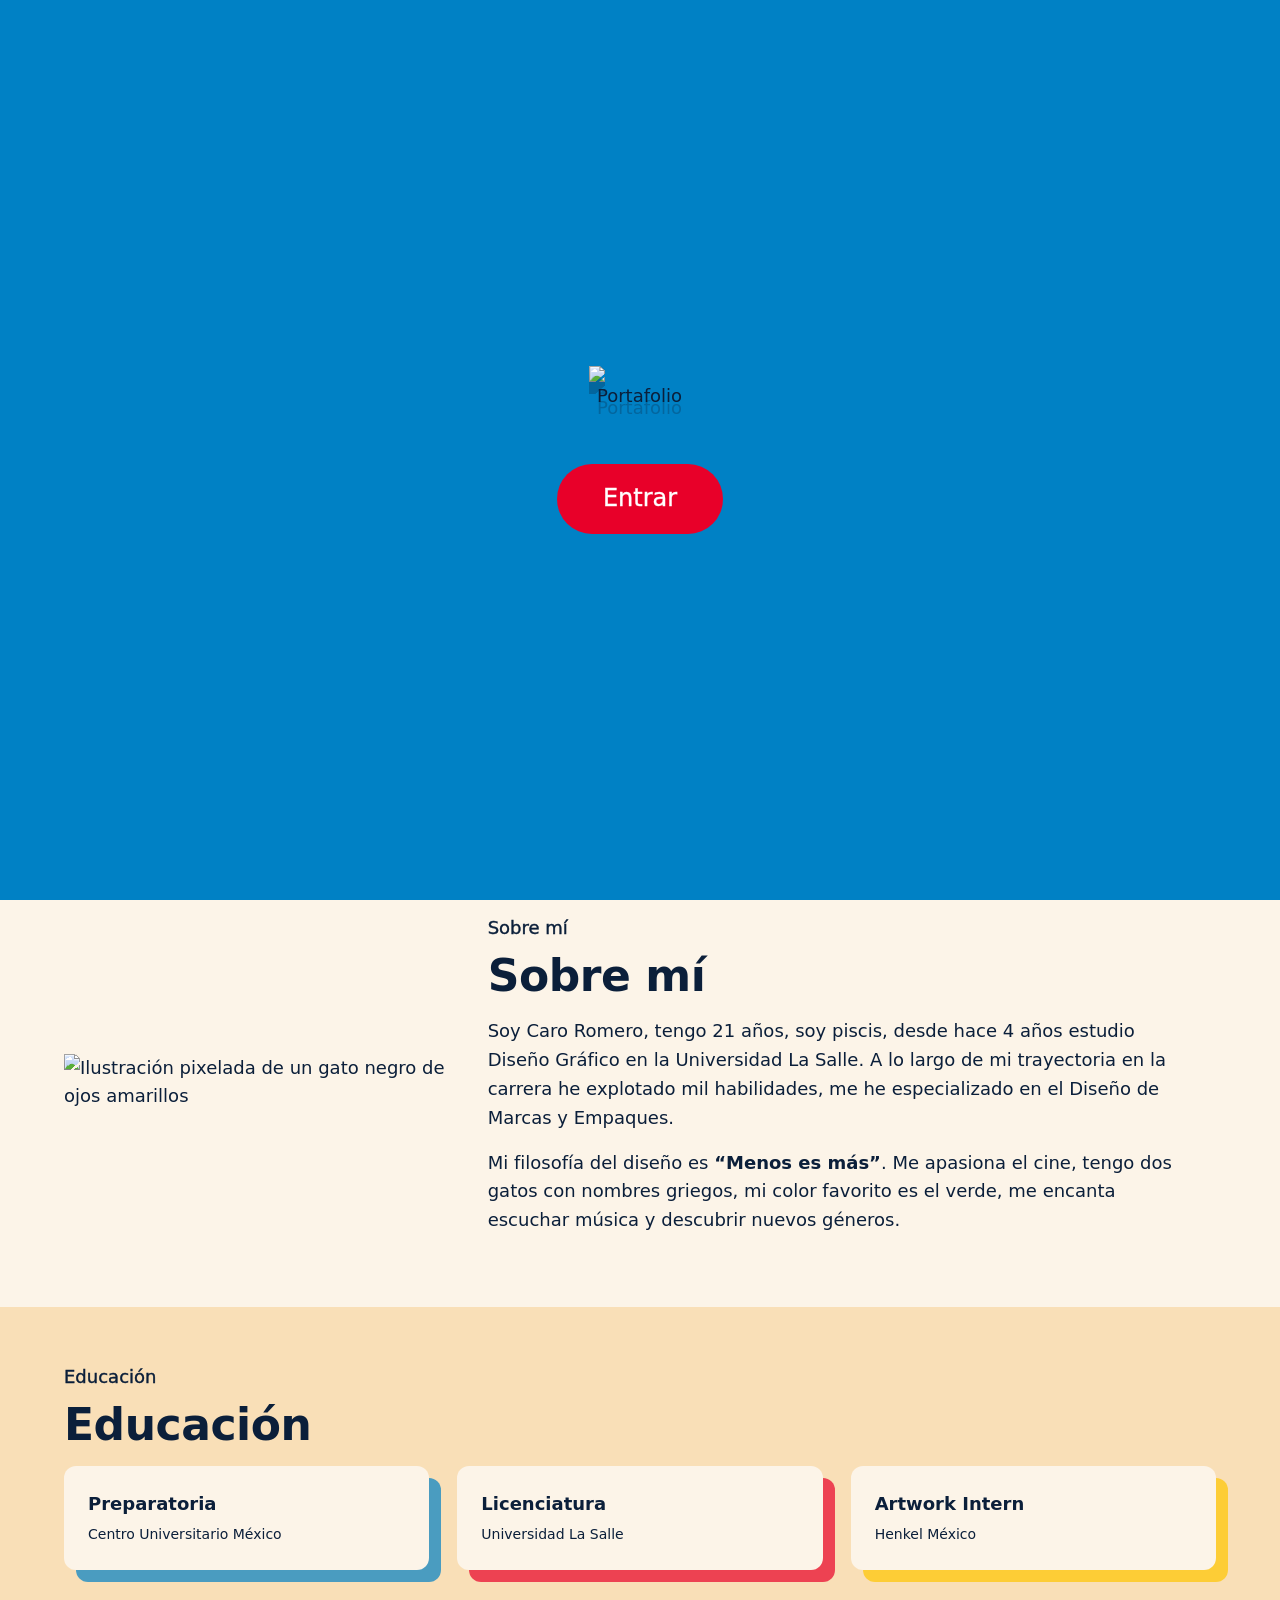
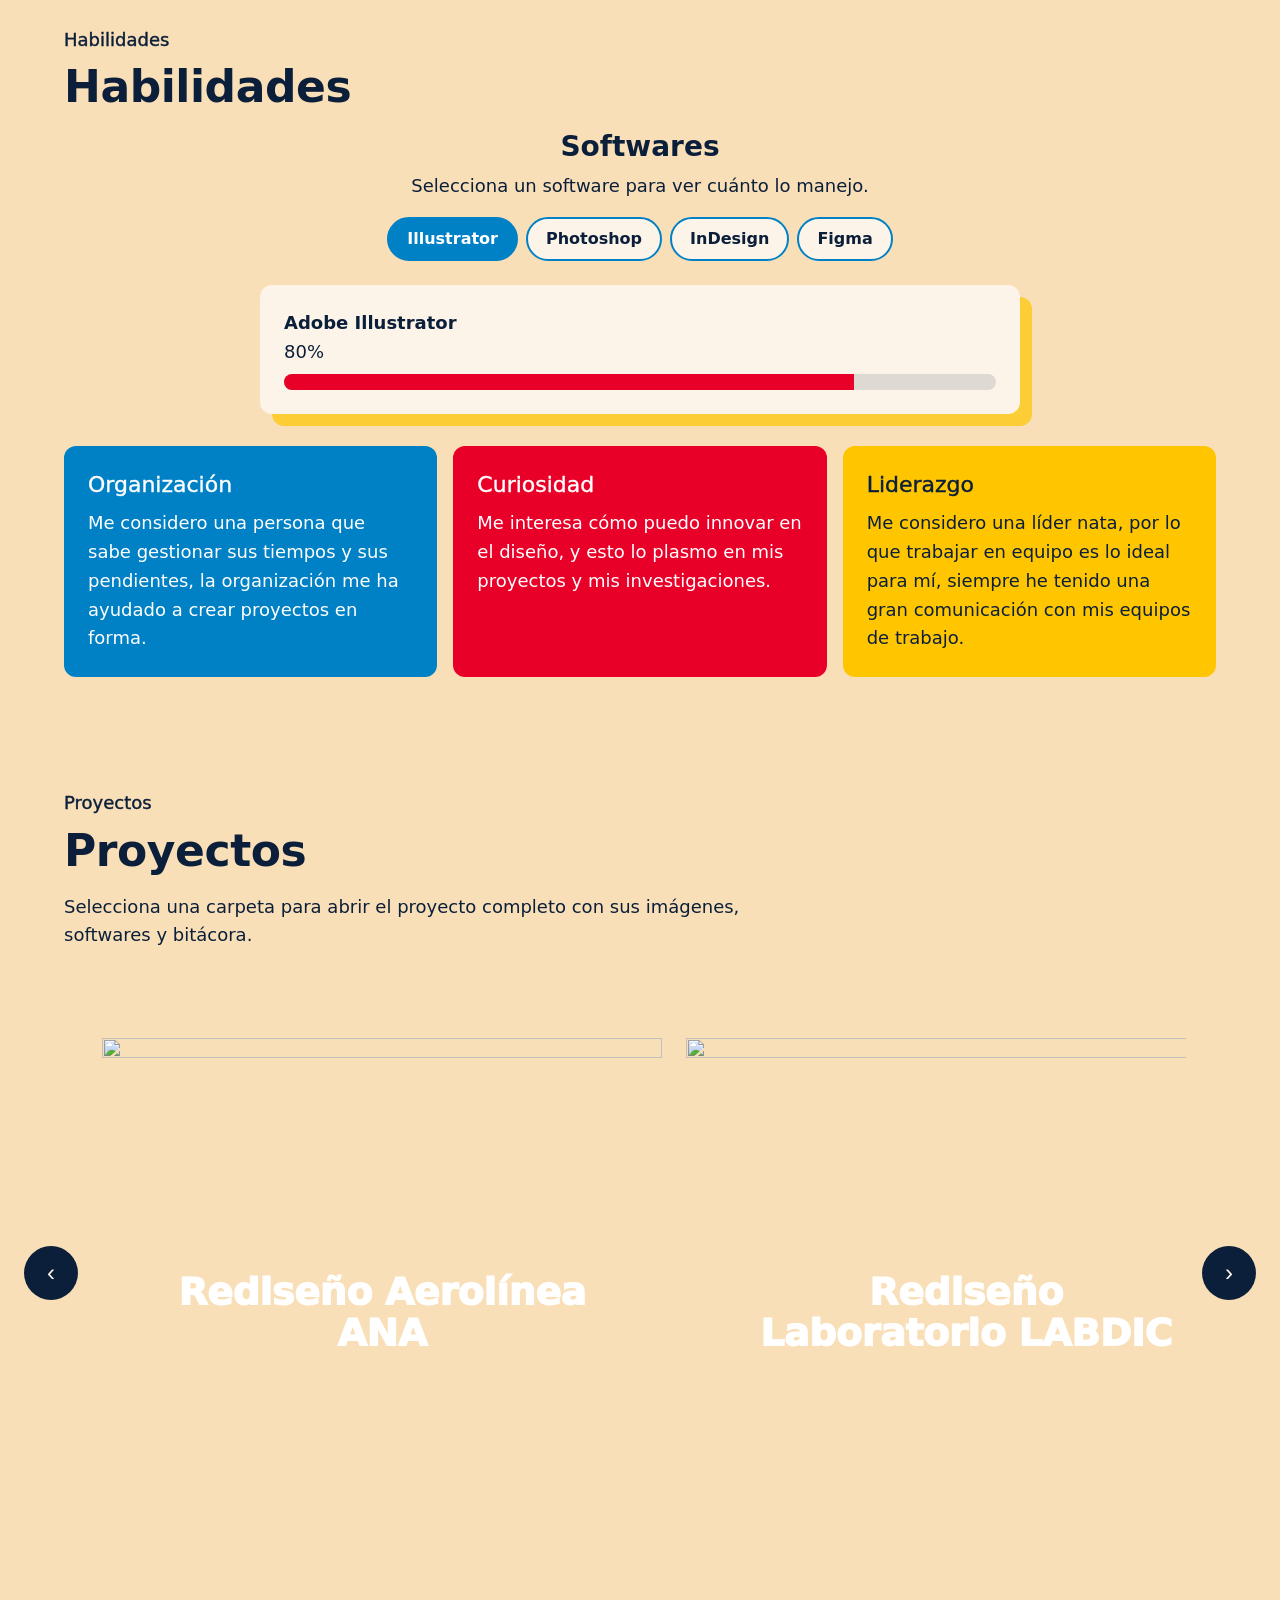
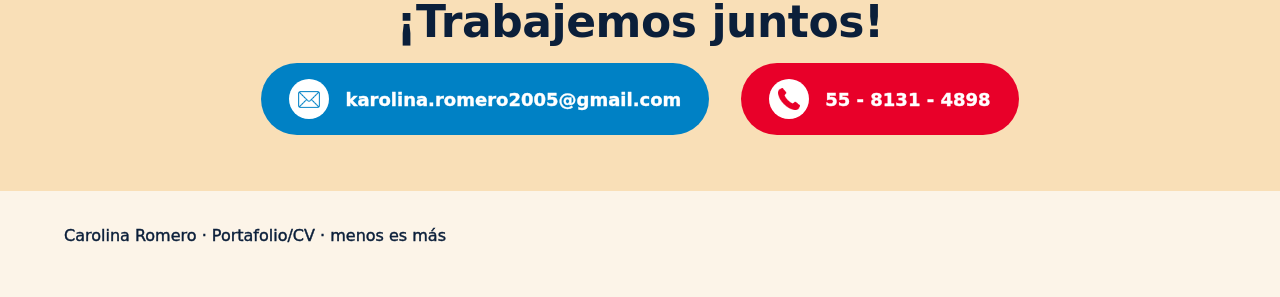
==== index.html @ c2facc47 "Musica: arranca al instante al cambiar de pagina (sin esperar carga), preload adelantado y audio mas" ====
<!DOCTYPE html>
<html lang="es">
<head>
<meta charset="UTF-8">
<meta name="viewport" content="width=device-width, initial-scale=1.0">
<title>Carolina Romero — Portafolio / CV</title>
<meta name="description" content="CV one-page de Carolina Romero: diseñadora gráfica especializada en marca y empaque. Sobre mí, educación, habilidades, proyectos y contacto.">
<link rel="icon" href="assets/img/icon-c444aro.png" type="image/png">
<!-- Adelanta la descarga de la música cuando el visitante la dejó encendida. -->
<script>try{if(localStorage.getItem('c444aro-musica')==='1'){var l=document.createElement('link');l.rel='preload';l.as='audio';l.type='audio/mp4';l.href='assets/musica/musica-cv.m4a?v=2';document.head.appendChild(l);}}catch(e){}</script>
<style>
/* Sistema c444aro (tokens de DESIGN.md) aplicado al CV de Arquitectura-CV.docx */
:root{
  --primary:#0081C5; --secondary:#E80029; --tertiary:#FFC600;
  --neutral:#F9DFB7; --ink:#0B1F3A; --white:#FFFFFF; --canvas:#FCF4E8;
  --primary-soft:rgba(0,129,197,.6); --secondary-soft:rgba(232,0,41,.6); --tertiary-soft:rgba(255,198,0,.6);
  --shadow-blue:rgba(0,129,197,.7); --shadow-red:rgba(232,0,41,.7); --shadow-yellow:rgba(255,198,0,.7);
  --rounded-sm:8px; --rounded-md:12px; --rounded-full:9999px;
  --xs:4px; --sm:8px; --md:16px; --lg:24px; --xl:32px; --container:1200px; --shadow-offset:12px;
  --font-display:"Mr Eaves Sans OT","Avenir",system-ui,sans-serif;
  --font-body:"Avenir",system-ui,-apple-system,"Segoe UI",sans-serif;
  --font-accent:"Borel","Avenir",system-ui,sans-serif;
}
@font-face{font-family:"Mr Eaves Sans OT";src:url("tipografias/woff/MrEavesXLModOT-Heavy.woff") format("woff");font-weight:900;font-style:normal;font-display:swap}
@font-face{font-family:"Mr Eaves Sans OT";src:url("tipografias/woff/MrEavesXLModOT-Ultra.woff") format("woff");font-weight:950;font-style:normal;font-display:swap}
@font-face{font-family:"Mr Eaves Sans OT";src:url("tipografias/woff/MrEavesXLModOT-Bold.woff") format("woff");font-weight:700;font-style:normal;font-display:swap}
@font-face{font-family:"Mr Eaves Sans OT";src:url("tipografias/woff/MrEavesXLModOT-Book.woff") format("woff");font-weight:400;font-style:normal;font-display:swap}
@font-face{font-family:"Avenir";src:url("tipografias/woff/Avenir-Book.woff") format("woff");font-weight:400;font-style:normal;font-display:swap}
@font-face{font-family:"Avenir";src:url("tipografias/woff/Avenir-Medium.woff") format("woff");font-weight:500;font-style:normal;font-display:swap}
@font-face{font-family:"Avenir";src:url("tipografias/woff/Avenir-Black.woff") format("woff");font-weight:900;font-style:normal;font-display:swap}
@font-face{font-family:"Borel";src:url("tipografias/woff/Borel-Regular.woff") format("woff");font-weight:400;font-style:normal;font-display:swap}
*{box-sizing:border-box}
img{max-width:100%}
html{scroll-behavior:smooth}
body{margin:0;background:var(--canvas);color:var(--ink);font-family:var(--font-body);font-size:18px;font-weight:400;line-height:1.6}
h1,h2{font-family:var(--font-display);font-weight:900;line-height:1.15;letter-spacing:-.01em;margin:0 0 var(--md)}
h1{font-size:clamp(40px,6vw,64px);line-height:1.1;letter-spacing:-.02em}
h2{font-size:clamp(30px,4vw,44px)}
h3{font-family:var(--font-display);font-weight:700;font-size:28px;line-height:1.25;margin:0 0 var(--sm)}
p{margin:0 0 var(--md);max-width:62ch}
a{color:var(--primary);font-weight:900}
a:hover{color:var(--primary);text-decoration:underline}
:focus-visible{outline:3px solid var(--secondary);outline-offset:3px;border-radius:4px}
.skip{position:absolute;left:-9999px;top:0;background:var(--ink);color:var(--canvas);padding:12px 20px;border-radius:0 0 12px 0;z-index:100}
.skip:focus{left:0}
.wrap{max-width:var(--container);margin:0 auto;padding:0 var(--lg)}
section.band{position:relative;overflow:hidden}
.band .wrap{position:relative;z-index:1;padding-top:56px;padding-bottom:56px}
.kicker{font-family:var(--font-accent);font-size:18px;margin:0 0 var(--sm);-webkit-text-stroke:0.4px currentColor;}
/* Serpentinas animadas: recurrentes y siempre en movimiento lento, como en DESIGN.md.
   El lienzo sobresale de la sección para que la rotación de ±1° nunca corte por los 4 lados
   (el excedente queda fuera de la vista gracias a overflow:hidden).
   El margen es adaptativo: 10% en secciones grandes y un mínimo de 28px en las pequeñas,
   así siempre hay espacio suficiente para el giro. */
.roam{position:absolute;
  top:calc(-1 * max(10%, 28px));left:calc(-1 * max(10%, 28px));
  width:calc(100% + 2 * max(10%, 28px));height:calc(100% + 2 * max(10%, 28px));
  max-width:none;object-fit:cover;z-index:0;opacity:.3;filter:saturate(1.15) contrast(1.05);
  will-change:transform;pointer-events:none;animation:roam 32s ease-in-out infinite alternate}
#habilidades .roam{animation-duration:28s}
@keyframes roam{from{transform:rotate(-1deg) scale(1)}to{transform:rotate(1deg) scale(1.06)}}
/* Header: marca + 5 apartados del docx + música */
header.site{position:sticky;top:0;z-index:50;background:var(--canvas);border-bottom:2px solid var(--neutral)}
.nav{display:flex;align-items:center;gap:var(--md);max-width:var(--container);margin:0 auto;padding:var(--sm) var(--lg);flex-wrap:wrap}
.brand{display:flex;align-items:center;gap:12px;text-decoration:none;color:var(--ink);font-family:var(--font-display);font-weight:900;font-size:22px}
.brand img.icon{width:40px;height:40px;flex:none;object-fit:contain;image-rendering:pixelated;background:none}
nav.links{display:none;width:100%;flex-direction:column}
nav.links.open{display:flex}
nav.links a{font-family:var(--font-accent);font-weight:400;font-size:17px;color:var(--primary);text-decoration:none;padding:8px 10px;border-radius:var(--rounded-sm);-webkit-text-stroke:0.4px currentColor;}
nav.links a:hover{color:var(--secondary);text-decoration:none}
nav.links a.active{color:var(--secondary);text-decoration:none}
.menu-btn{display:block;margin-left:auto;background:var(--primary);color:var(--white);border:0;border-radius:var(--rounded-full);padding:10px 18px;font-weight:900;font-family:var(--font-body);font-size:16px;cursor:pointer;min-height:44px}
.music-btn{background:var(--tertiary);color:var(--ink);border:0;border-radius:var(--rounded-full);padding:10px 18px;font-family:var(--font-accent);font-size:16px;cursor:pointer;min-height:44px;-webkit-text-stroke:0.4px currentColor;}
.music-btn[aria-pressed="true"]{background:var(--secondary);color:var(--white)}
@media(min-width:1024px){nav.links{display:flex;width:auto;flex-direction:row;margin-left:auto}.menu-btn{display:none}.music-btn{margin-left:var(--sm)}}
/* Botones pill con intercambio de color al seleccionar, igual que los íconos RRSS */
.btn{display:inline-block;border:0;cursor:pointer;text-decoration:none;text-align:center;font-family:var(--font-accent);font-weight:400;font-size:18px;line-height:1.4;padding:16px 28px;border-radius:var(--rounded-full);background:var(--b);color:var(--f);transition:transform .25s ease,box-shadow .25s ease,background .25s ease,color .25s ease;min-height:44px;-webkit-text-stroke:0.4px currentColor;}
.btn:hover,.btn:focus-visible{transform:translateY(-4px) scale(1.05);background:var(--b-alt);color:var(--f-alt);box-shadow:inset 0 0 0 2px var(--ring),0 8px 0 var(--ring-soft),0 0 18px var(--glow)}
.btn-p{--b:var(--primary);--f:var(--white);--b-alt:var(--canvas);--f-alt:var(--primary);--ring:var(--primary);--ring-soft:rgba(0,129,197,.25);--glow:rgba(0,129,197,.5)}
.btn-s{--b:var(--secondary);--f:var(--white);--b-alt:var(--canvas);--f-alt:var(--secondary);--ring:var(--secondary);--ring-soft:rgba(232,0,41,.22);--glow:rgba(232,0,41,.5)}
.btn-t{--b:var(--tertiary);--f:var(--ink);--b-alt:var(--ink);--f-alt:var(--tertiary);--ring:var(--ink);--ring-soft:rgba(255,198,0,.4);--glow:rgba(255,198,0,.65)}
.btn-row{display:flex;gap:var(--md);flex-wrap:wrap;margin-top:var(--md)}
/* Hero 2 columnas: texto + foto con marco de serpentinas */
.hero-grid{display:grid;gap:var(--xl);grid-template-columns:1fr;align-items:center}
@media(min-width:900px){.hero-grid{grid-template-columns:1fr 1fr}}
.catch{font-family:var(--font-accent);font-size:22px;-webkit-text-stroke:0.4px currentColor;}
.photo-frame{position:relative}
.photo-frame img.photo{width:100%;height:auto;display:block;border-radius:var(--rounded-sm)}
#inicio{background:var(--canvas)}
#inicio h2#t-inicio{color:var(--secondary)}
#sobre-mi{background:var(--canvas)}
/* Educación y Habilidades viven en la misma sección: manda el fondo de Educación */
#educacion{background:var(--neutral)}
.sub-bloque{margin-top:var(--xl);padding-top:var(--lg);border-top:0;scroll-margin-top:90px}
/* Menos aire entre el hero y Sobre mí, que viven en la misma sección */
#inicio > .wrap.hero-grid{padding-bottom:var(--sm)}
#inicio .sub-bloque{margin-top:var(--md);padding-top:var(--md)}
#educacion,#habilidades,#proyectos,#contacto,#inicio,#sobre-mi{scroll-margin-top:90px}
#proyectos{background:var(--neutral)}
#contacto{background:var(--neutral);text-align:center}
#contacto .contact-list{justify-content:center}
/* Educación: recuadros sticker */
.edu-list{list-style:none;margin:var(--md) 0 0;padding:0;display:grid;gap:28px;grid-template-columns:1fr}
@media(min-width:700px){.edu-list{grid-template-columns:repeat(3,1fr)}}
.edu-list li{background:var(--canvas);border-radius:var(--rounded-md);padding:var(--lg);transition:transform .25s ease}
.edu-list li:nth-child(1){box-shadow:var(--shadow-offset) var(--shadow-offset) 0 var(--shadow-blue)}
.edu-list li:nth-child(2){box-shadow:var(--shadow-offset) var(--shadow-offset) 0 var(--shadow-red)}
.edu-list li:nth-child(3){box-shadow:var(--shadow-offset) var(--shadow-offset) 0 var(--shadow-yellow)}
.edu-list li:hover{transform:translate(-4px,-4px)}
.edu-list small{display:block;font-size:14px;font-weight:500;margin-top:4px}
/* Habilidades: softwares centrados -> barra -> soft skills (tono sólido, sin opacidad) */
.skills-grid{display:grid;gap:var(--xl);grid-template-columns:1fr;margin-top:var(--md)}
.softwares{text-align:center;max-width:760px;margin-inline:auto;width:100%}
.softwares h3{margin-bottom:var(--sm)}
.softwares p{max-width:none;margin-bottom:var(--md)}
.soft-list{display:flex;gap:var(--sm);flex-wrap:wrap;justify-content:center;list-style:none;margin:0;padding:0}
.soft-list button{border:2px solid var(--primary);background:var(--canvas);color:var(--ink);border-radius:var(--rounded-full);padding:10px 18px;font-family:var(--font-body);font-weight:900;font-size:16px;cursor:pointer;min-height:44px}
.soft-list button[aria-pressed="true"]{background:var(--primary);color:var(--white)}
.meter-card{background:var(--canvas);color:var(--ink);border-radius:var(--rounded-md);padding:var(--lg);margin-top:var(--lg);text-align:left;box-shadow:var(--shadow-offset) var(--shadow-offset) 0 var(--shadow-yellow)}
.meter-card p{max-width:none;margin-bottom:0}
.meter{height:16px;background:rgba(11,31,58,.12);border-radius:var(--rounded-full);overflow:hidden;margin-top:8px}
.meter > span{display:block;height:100%;background:var(--secondary);width:0;transition:width .6s ease}
.softskills{display:grid;gap:var(--md);grid-template-columns:1fr}
@media(min-width:700px){.softskills{grid-template-columns:repeat(3,1fr)}}
.softskills article{border-radius:var(--rounded-md);padding:var(--lg)}
.softskills article:nth-child(1){background:var(--primary);color:var(--white)}
.softskills article:nth-child(2){background:var(--secondary);color:var(--white)}
.softskills article:nth-child(3){background:var(--tertiary);color:var(--ink)}
.softskills article p{max-width:none;margin-bottom:0}
.softskills article h3{font-family:var(--font-accent);font-weight:400;font-size:22px;line-height:1.4;letter-spacing:0;margin-bottom:var(--sm);-webkit-text-stroke:0.4px currentColor;}
/* Proyectos: carpetas a todo lo ancho de la sección, con flechas */
.pista-wrap{display:flex;align-items:center;gap:var(--md);width:100%;padding:var(--sm) var(--lg) var(--lg);margin-top:0}
.pista{display:flex;gap:var(--lg);align-items:center;overflow-x:auto;scroll-snap-type:x mandatory;list-style:none;margin:0;padding:var(--sm);flex:1;min-width:0;scrollbar-width:none;-ms-overflow-style:none}
.pista::-webkit-scrollbar{display:none}
.pista > li{flex:0 0 min(560px,58vw);scroll-snap-align:center}
.folder-card{position:relative;display:block;text-decoration:none;transition:transform .25s ease,filter .25s ease;border-radius:var(--rounded-md)}
.folder-card img{display:block;width:100%;height:auto;max-width:none}
.folder-card:hover{transform:translateY(-6px)}
/* Titulo centrado dentro del cuerpo del folder y mas grande */
.folder-title{position:absolute;left:9%;right:9%;top:21%;bottom:4%;display:flex;align-items:center;justify-content:center;font-family:var(--font-display);font-weight:950;font-size:clamp(22px,3.2vw,38px);line-height:1.1;letter-spacing:-.01em;color:var(--white);text-align:center;text-decoration:none;padding:0 4%}
/* El texto de las carpetas va siempre en blanco */
.folder-card .folder-title{color:var(--white)}
.nav-carpeta{flex:none;width:54px;height:54px;border:0;border-radius:var(--rounded-full);background:var(--ink);color:var(--canvas);font-size:24px;line-height:1;cursor:pointer;transition:background .2s ease,color .2s ease,transform .2s ease}
.nav-carpeta:hover{transform:scale(1.08);background:var(--tertiary);color:var(--ink)}

/* Contacto: íconos RRSS del sistema (círculos de 54px que se invierten al seleccionar) */
.contact-list{list-style:none;margin:var(--md) 0 0;padding:0;display:flex;gap:var(--xl);flex-wrap:wrap;align-items:center}
.soc{width:54px;height:54px;border-radius:var(--rounded-full);display:grid;place-items:center;text-decoration:none;transition:transform .2s ease,background .2s ease,color .2s ease}
.soc .ri{display:block;width:26px;height:26px;
  -webkit-mask-size:contain;mask-size:contain;-webkit-mask-repeat:no-repeat;mask-repeat:no-repeat;
  -webkit-mask-position:center;mask-position:center}
.soc.mail{background:var(--primary)}.soc.mail .ri{background:var(--white);-webkit-mask-image:url("[data-uri]");mask-image:url("[data-uri]")}
.soc.tel{background:var(--secondary)}.soc.tel .ri{background:var(--white);-webkit-mask-image:url("[data-uri]");mask-image:url("[data-uri]")}
/* Los botones de contacto son pills del sistema: icono + dato juntos dentro del boton.
   El circulo del icono se invierte contra el color del pill para que siempre resalte. */
.contacto{display:inline-flex;align-items:center;gap:var(--md);font-weight:900}
.contacto .soc{flex:none;width:40px;height:40px}
.contacto .soc .ri{width:22px;height:22px}
.contacto.mail .soc.mail{background:var(--white)}
.contacto.mail .soc.mail .ri{background:var(--primary)}
.contacto.tel .soc.tel{background:var(--white)}
.contacto.tel .soc.tel .ri{background:var(--secondary)}
.contacto:hover .soc.mail,.contacto:focus-visible .soc.mail{background:var(--primary);box-shadow:none;transform:none}
.contacto:hover .soc.mail .ri,.contacto:focus-visible .soc.mail .ri{background:var(--white)}
.contacto:hover .soc.tel,.contacto:focus-visible .soc.tel{background:var(--secondary);box-shadow:none;transform:none}
.contacto:hover .soc.tel .ri,.contacto:focus-visible .soc.tel .ri{background:var(--white)}
.contacto-dato{font-weight:900}
.avatar{display:block;width:fit-content;max-width:100%;background:none;border-radius:0;padding:0;margin:0 auto}
.avatar img{width:100%;max-width:100%;height:auto;object-fit:contain;image-rendering:pixelated;flex:none;background:none}
.sobre-grid{display:grid;gap:var(--lg);grid-template-columns:1fr;align-items:center}
@media(min-width:900px){.sobre-grid{grid-template-columns:minmax(240px,34%) 1fr;gap:var(--xl)}.avatar{margin:0}}
@media(max-width:899px){.avatar img{max-width:min(300px,80vw)}}
.sobre-texto p{max-width:62ch}
footer{padding:32px 0 48px;background:var(--canvas)}
footer .wrap p{font-family:var(--font-accent);font-size:16px;margin:0;-webkit-text-stroke:0.4px currentColor;}
.has-cursor,.has-cursor *{cursor:none!important}
#cursor{position:fixed;left:-16px;top:-16px;width:32px;height:32px;z-index:9999;pointer-events:none}
#cursor.hidden{display:none}
#cursor img{width:100%;height:100%;image-rendering:pixelated;display:block}
.trail{position:fixed;width:14px;height:14px;margin:-7px 0 0 -7px;border-radius:50%;background:var(--primary);opacity:0;pointer-events:none;z-index:9998}
.trail.live{animation:trailfade .8s ease-out}
@keyframes trailfade{from{opacity:.35;transform:scale(1)}to{opacity:0;transform:scale(.2)}}
@media(prefers-reduced-motion:reduce){html{scroll-behavior:auto}*{transition:none!important;animation:none!important}.roam,#cursor,.trail{display:none}}

/* Transiciones suaves entre páginas */
@keyframes pageIn{from{opacity:0;transform:translateY(10px)}to{opacity:1;transform:none}}
body{animation:pageIn .45s cubic-bezier(.22,.61,.36,1) both}
html.saliendo body{opacity:0;transform:translateY(-8px);transition:opacity .24s ease,transform .24s ease}
/* Evita que la animación de entrada cree un "contenedor" que desplace la portada fija */
@keyframes pageInPortada{from{opacity:0}to{opacity:1}}
body{animation:pageInPortada .45s cubic-bezier(.22,.61,.36,1) both}
/* Portada: pantalla que recibe al visitante. Fondo azul de la marca. */
.portada{position:fixed;inset:0;z-index:200;background:var(--primary);display:flex;flex-direction:column;align-items:center;justify-content:center;gap:clamp(24px,5vh,56px);padding:clamp(20px,5vw,64px);text-align:center;overflow:hidden}
.portada-img{display:block;width:auto;height:auto;max-width:88vw;max-height:60vh;
  filter:drop-shadow(0 var(--shadow-offset) 0 rgba(11,31,58,.28));
  animation:portadaIn .6s cubic-bezier(.22,.61,.36,1) both}
.portada .btn{font-size:clamp(18px,2.4vw,24px);padding:18px 46px}
.portada.saliendo{transform:scale(1.35);opacity:0;transition:transform .45s cubic-bezier(.22,.61,.36,1),opacity .45s ease}
body.portada-abierta{overflow:hidden}
@keyframes portadaIn{from{opacity:0;transform:translateY(14px) scale(.96)}to{opacity:1;transform:none}}
@media(prefers-reduced-motion:reduce){
  .portada-img{animation:none}
  .portada.saliendo{transform:none;opacity:1;transition:none}
}
@media(prefers-reduced-motion:reduce){body{animation:none}html.saliendo body{transition:none}}
</style>
</head>
<body>
<!-- Portada: es lo primero que recibe al visitante -->
<div class="portada" id="portada">
  <img class="portada-img" src="assets/img/titulo-portafolio.png" alt="Portafolio" width="3496" height="1848" fetchpriority="high" decoding="async">
  <button class="btn btn-s" id="entrar" type="button">Entrar</button>
</div>
<a class="skip" href="#contenido">Saltar al contenido</a>
<header class="site">
  <div class="nav">
    <a class="brand" href="#inicio" aria-label="c444aro, ir al inicio del CV"><img class="icon" src="assets/img/icon-c444aro.png" alt="Ícono mándala pixelado de la marca c444aro" width="40" height="40" fetchpriority="high">c444aro</a>
    <button class="menu-btn" id="menuBtn" aria-expanded="false" aria-controls="mainNav">Menú</button>
    <nav class="links" id="mainNav" aria-label="Secciones del CV">
      <a href="#inicio">Inicio</a>
      <a href="#sobre-mi">Sobre mí</a>
      <a href="#educacion">Educación</a>
      <a href="#habilidades">Habilidades</a>
      <a href="#proyectos">Proyectos</a>
      <a href="#contacto">Contacto</a>
    </nav>
  </div>
</header>

<main id="contenido">
  <!-- 2+3. Inicio y Sobre mí en una sola sección, con una única animación continua -->
  <section class="band" id="inicio" aria-labelledby="t-inicio">
    <img class="roam" src="assets/animaciones/azul.gif" alt="" aria-hidden="true">
    <div class="wrap hero-grid">
      <div>
        <p class="kicker">Inicio</p>
        <h2 id="t-inicio">¡Hola soy Caro Romero!</h2>
        <p><strong>Diseñadora Gráfica, con profundización en Diseño y Estrategia de Marca.</strong></p>
        <p class="catch">Conoce más sobre mi trayectoria y habilidades.</p>
        <div class="btn-row">
          <a class="btn btn-p" href="#contacto">Contacto</a>
          <a class="btn btn-t" href="#proyectos">Proyectos</a>
        </div>
      </div>
      <div class="photo-frame">
        <img class="photo" src="assets/img/web/fotografia-caro.jpg" alt="Fotografía de Carolina Romero" width="1200" height="1500" fetchpriority="high" decoding="async">
      </div>
    </div>

    <div class="sub-bloque" id="sobre-mi">
      <div class="wrap">
        <div class="sobre-grid">
          <div class="avatar"><img src="assets/img/gato-negro.png" alt="Ilustración pixelada de un gato negro de ojos amarillos" loading="lazy" decoding="async"></div>
          <div class="sobre-texto">
            <p class="kicker">Sobre mí</p>
            <h2 id="t-sobre">Sobre mí</h2>
            <p>Soy Caro Romero, tengo 21 años, soy piscis, desde hace 4 años estudio Diseño Gráfico en la Universidad La Salle. A lo largo de mi trayectoria en la carrera he explotado mil habilidades, me he especializado en el Diseño de Marcas y Empaques.</p>
            <p>Mi filosofía del diseño es <strong>“Menos es más”</strong>. Me apasiona el cine, tengo dos gatos con nombres griegos, mi color favorito es el verde, me encanta escuchar música y descubrir nuevos géneros.</p>
          </div>
        </div>
      </div>
    </div>
  </section>

  <!-- 4+5. Educación y Habilidades unidas, con un solo GIF (amarillo) que las atraviesa -->
  <section class="band" id="educacion" aria-labelledby="t-edu">
    <div class="wrap">
      <p class="kicker">Educación</p>
      <h2 id="t-edu">Educación</h2>
      <ol class="edu-list">
        <li><strong>Preparatoria</strong><small>Centro Universitario México</small></li>
        <li><strong>Licenciatura</strong><small>Universidad La Salle</small></li>
        <li><strong>Artwork Intern</strong><small>Henkel México</small></li>
      </ol>

      <div class="sub-bloque" id="habilidades">
        <p class="kicker">Habilidades</p>
        <h2 id="t-hab">Habilidades</h2>
      <div class="skills-grid">
        <div class="softwares">
          <h3>Softwares</h3>
          <p id="softHint">Selecciona un software para ver cuánto lo manejo.</p>
          <ul class="soft-list" aria-describedby="softHint">
            <li><button type="button" data-level="80" data-name="Adobe Illustrator" aria-pressed="true">Illustrator</button></li>
            <li><button type="button" data-level="50" data-name="Adobe Photoshop" aria-pressed="false">Photoshop</button></li>
            <li><button type="button" data-level="70" data-name="Adobe InDesign" aria-pressed="false">InDesign</button></li>
            <li><button type="button" data-level="90" data-name="Figma" aria-pressed="false">Figma</button></li>
          </ul>
          <div class="meter-card" role="status" aria-live="polite">
            <strong id="softName">Adobe Illustrator</strong>
            <p id="softPct">80%</p>
            <div class="meter"><span id="softBar" style="width:80%"></span></div>
          </div>
        </div>
        <div class="softskills">
          <article><h3>Organización</h3><p>Me considero una persona que sabe gestionar sus tiempos y sus pendientes, la organización me ha ayudado a crear proyectos en forma.</p></article>
          <article><h3>Curiosidad</h3><p>Me interesa cómo puedo innovar en el diseño, y esto lo plasmo en mis proyectos y mis investigaciones.</p></article>
          <article><h3>Liderazgo</h3><p>Me considero una líder nata, por lo que trabajar en equipo es lo ideal para mí, siempre he tenido una gran comunicación con mis equipos de trabajo.</p></article>
        </div>
      </div>
      </div>
    </div>
  </section>

  <!-- 6. Proyectos: carpetas en fila con flechas; cada una abre su página -->
  <section class="band" id="proyectos" aria-labelledby="t-proy">
    <img class="roam" src="assets/animaciones/amarilla.gif" alt="" aria-hidden="true">
    <div class="wrap">
      <p class="kicker">Proyectos</p>
      <h2 id="t-proy">Proyectos</h2>
      <p>Selecciona una carpeta para abrir el proyecto completo con sus imágenes, softwares y bitácora.</p>
    </div>
    <div class="pista-wrap">
        <button class="nav-carpeta prev" type="button" id="folderPrev" aria-label="Ver la carpeta anterior" aria-controls="pista">&#8249;</button>
        <ul class="pista" id="pista" tabindex="0" aria-label="Carpetas de proyectos, desliza para ver más">
          <li>
            <a class="folder-card claro" href="proyectos/aerolinea-ana.html">
              <img src="assets/img/folder/folder1-rojo.png" alt="" aria-hidden="true" width="627" height="527" loading="lazy" decoding="async">
              <span class="folder-title">Rediseño Aerolínea ANA</span>
            </a>
          </li>
          <li>
            <a class="folder-card claro" href="proyectos/laboratorio-labdic.html">
              <img src="assets/img/folder/folder2-azul.png" alt="" aria-hidden="true" width="627" height="527" loading="lazy" decoding="async">
              <span class="folder-title">Rediseño Laboratorio LABDIC</span>
            </a>
          </li>
          <li>
            <a class="folder-card claro" href="proyectos/kleenex-amoxtli.html">
              <img src="assets/img/folder/folder3-rojo.png" alt="" aria-hidden="true" width="627" height="527" loading="lazy" decoding="async">
              <span class="folder-title">Kleenex AMOXTLI</span>
            </a>
          </li>
          <li>
            <a class="folder-card claro" href="proyectos/core-frost.html">
              <img src="assets/img/folder/folder4-azul.png" alt="" aria-hidden="true" width="627" height="527" loading="lazy" decoding="async">
              <span class="folder-title">Core Frost</span>
            </a>
          </li>
          <li>
            <a class="folder-card claro" href="proyectos/jugos-invicto.html">
              <img src="assets/img/folder/folder5-rojo.png" alt="" aria-hidden="true" width="627" height="527" loading="lazy" decoding="async">
              <span class="folder-title">Publicidad Jugos Invicto</span>
            </a>
          </li>
        </ul>
        <button class="nav-carpeta next" type="button" id="folderNext" aria-label="Ver más carpetas" aria-controls="pista">&#8250;</button>
    </div>
  </section>

  <!-- 7. Contacto -->
  <section class="band" id="contacto" aria-labelledby="t-contacto">
    <div class="wrap">
      <h2 id="t-contacto">¡Trabajemos juntos!</h2>
      <ul class="contact-list">
        <li>
          <a class="btn btn-p contacto mail" href="mailto:karolina.romero2005@gmail.com">
            <span class="soc mail" aria-hidden="true"><span class="ri"></span></span>
            <span class="contacto-dato">karolina.romero2005@gmail.com</span>
          </a>
        </li>
        <li>
          <a class="btn btn-s contacto tel" href="tel:+525581314898">
            <span class="soc tel" aria-hidden="true"><span class="ri"></span></span>
            <span class="contacto-dato">55 - 8131 - 4898</span>
          </a>
        </li>
      </ul>
    </div>
  </section>

  <footer><div class="wrap"><p>Carolina Romero · Portafolio/CV · menos es más</p></div></footer>
</main>

<script>
(function(){
  var btn=document.getElementById('menuBtn'),nav=document.getElementById('mainNav');
  btn.addEventListener('click',function(){var o=nav.classList.toggle('open');btn.setAttribute('aria-expanded',o?'true':'false');});
  var links=[...document.querySelectorAll('nav.links a')];
  var map={};links.forEach(function(a){map[a.getAttribute('href').slice(1)]=a;});
  if('IntersectionObserver' in window){
    var io=new IntersectionObserver(function(es){es.forEach(function(e){if(e.isIntersecting){links.forEach(function(a){a.classList.remove('active');});var a=map[e.target.id];if(a)a.classList.add('active');}});},{rootMargin:'-40% 0px -55% 0px'});
    ['sobre-mi','educacion','habilidades','proyectos','contacto'].forEach(function(id){var el=document.getElementById(id);if(el)io.observe(el);});
  }
  var reduceMotion=window.matchMedia('(prefers-reduced-motion: reduce)').matches;
  var opt=document.querySelectorAll('.soft-list button');
  var n=document.getElementById('softName'),p=document.getElementById('softPct'),bar=document.getElementById('softBar');
  opt.forEach(function(b){b.addEventListener('click',function(){
    opt.forEach(function(x){x.setAttribute('aria-pressed','false');});
    b.setAttribute('aria-pressed','true');
    n.textContent=b.dataset.name;p.textContent=b.dataset.level+'%';bar.style.width=b.dataset.level+'%';
  });});
  /* Carrusel de carpetas: flechas para ver más proyectos */
  var pista=document.getElementById('pista');
  var prev=document.getElementById('folderPrev');
  var next=document.getElementById('folderNext');
  function paso(){
    var item=pista.querySelector('li');
    return item ? item.getBoundingClientRect().width + 24 : 320;
  }
  prev.addEventListener('click',function(){
    pista.scrollBy({left:-paso(),behavior:reduceMotion?'auto':'smooth'});
  });
  next.addEventListener('click',function(){
    pista.scrollBy({left:paso(),behavior:reduceMotion?'auto':'smooth'});
  });
  pista.addEventListener('keydown',function(e){
    if(e.key==='ArrowRight'){e.preventDefault();pista.scrollBy({left:paso(),behavior:'smooth'});}
    if(e.key==='ArrowLeft'){e.preventDefault();pista.scrollBy({left:-paso(),behavior:'smooth'});}
  });
})();

  /* Transición suave al navegar entre páginas */
  (function(){
    if(window.matchMedia('(prefers-reduced-motion: reduce)').matches) return;
    document.addEventListener('click', function(e){
      if(e.defaultPrevented || e.button !== 0 || e.metaKey || e.ctrlKey || e.shiftKey || e.altKey) return;
      var a = e.target.closest ? e.target.closest('a[href]') : null;
      if(!a || a.target === '_blank' || a.hasAttribute('download')) return;
      var href = a.getAttribute('href') || '';
      if(!href || href.charAt(0) === '#') return;
      var url;
      try { url = new URL(href, location.href); } catch(err){ return; }
      if(url.origin !== location.origin) return;
      if(url.pathname === location.pathname && url.search === location.search) return;
      e.preventDefault();
      document.documentElement.classList.add('saliendo');
      setTimeout(function(){ location.href = url.href; }, 240);
    });
  })();
</script>
<script src="cursor.js"></script>
<script src="assets/musica/musica.js?v=4"></script>
<script>
/* Portada: es lo primero que se ve. Con el botón "Entrar" se abre el CV en Inicio.
   Si el enlace trae una sección concreta (#proyectos, etc.) se entra directo. */
(function(){
  var portada=document.getElementById('portada');
  var entrar=document.getElementById('entrar');
  if(!portada) return;
  function mostrarPortada(){
    document.body.classList.add('portada-abierta');
    portada.classList.remove('saliendo');
    portada.style.display='';
    window.scrollTo(0,0);
    /* Reinicia la animación de entrada de la portada */
    var img=portada.querySelector('.portada-img');
    if(img){img.style.animation='none';void img.offsetWidth;img.style.animation='';}
    if(location.hash){history.replaceState(null,'',location.pathname+location.search);}
  }
  if(location.hash && location.hash.length>1){
    portada.style.display='none';
  }else{
    document.body.classList.add('portada-abierta');
    window.scrollTo(0,0);
  }
  function abrir(){
    document.body.classList.remove('portada-abierta');
    if(window.matchMedia('(prefers-reduced-motion: reduce)').matches){
      portada.style.display='none';
    }else{
      portada.classList.add('saliendo');
      setTimeout(function(){portada.style.display='none';},460);
    }
    if(history.replaceState){history.replaceState(null,'',location.pathname+location.search);}
  }
  if(entrar) entrar.addEventListener('click',abrir);
  /* "Inicio" y el nombre c444aro del header regresan a la portada. */
  document.querySelectorAll('header.site a[href="#inicio"]').forEach(function(a){
    a.addEventListener('click',function(ev){ev.preventDefault();mostrarPortada();});
  });
})();
/* El CV siempre abre desde arriba, salvo que el enlace pida una sección concreta. */
if('scrollRestoration' in history){history.scrollRestoration='manual';}
window.addEventListener('load',function(){if(!location.hash){window.scrollTo(0,0);}});
</script>
</body>
</html>
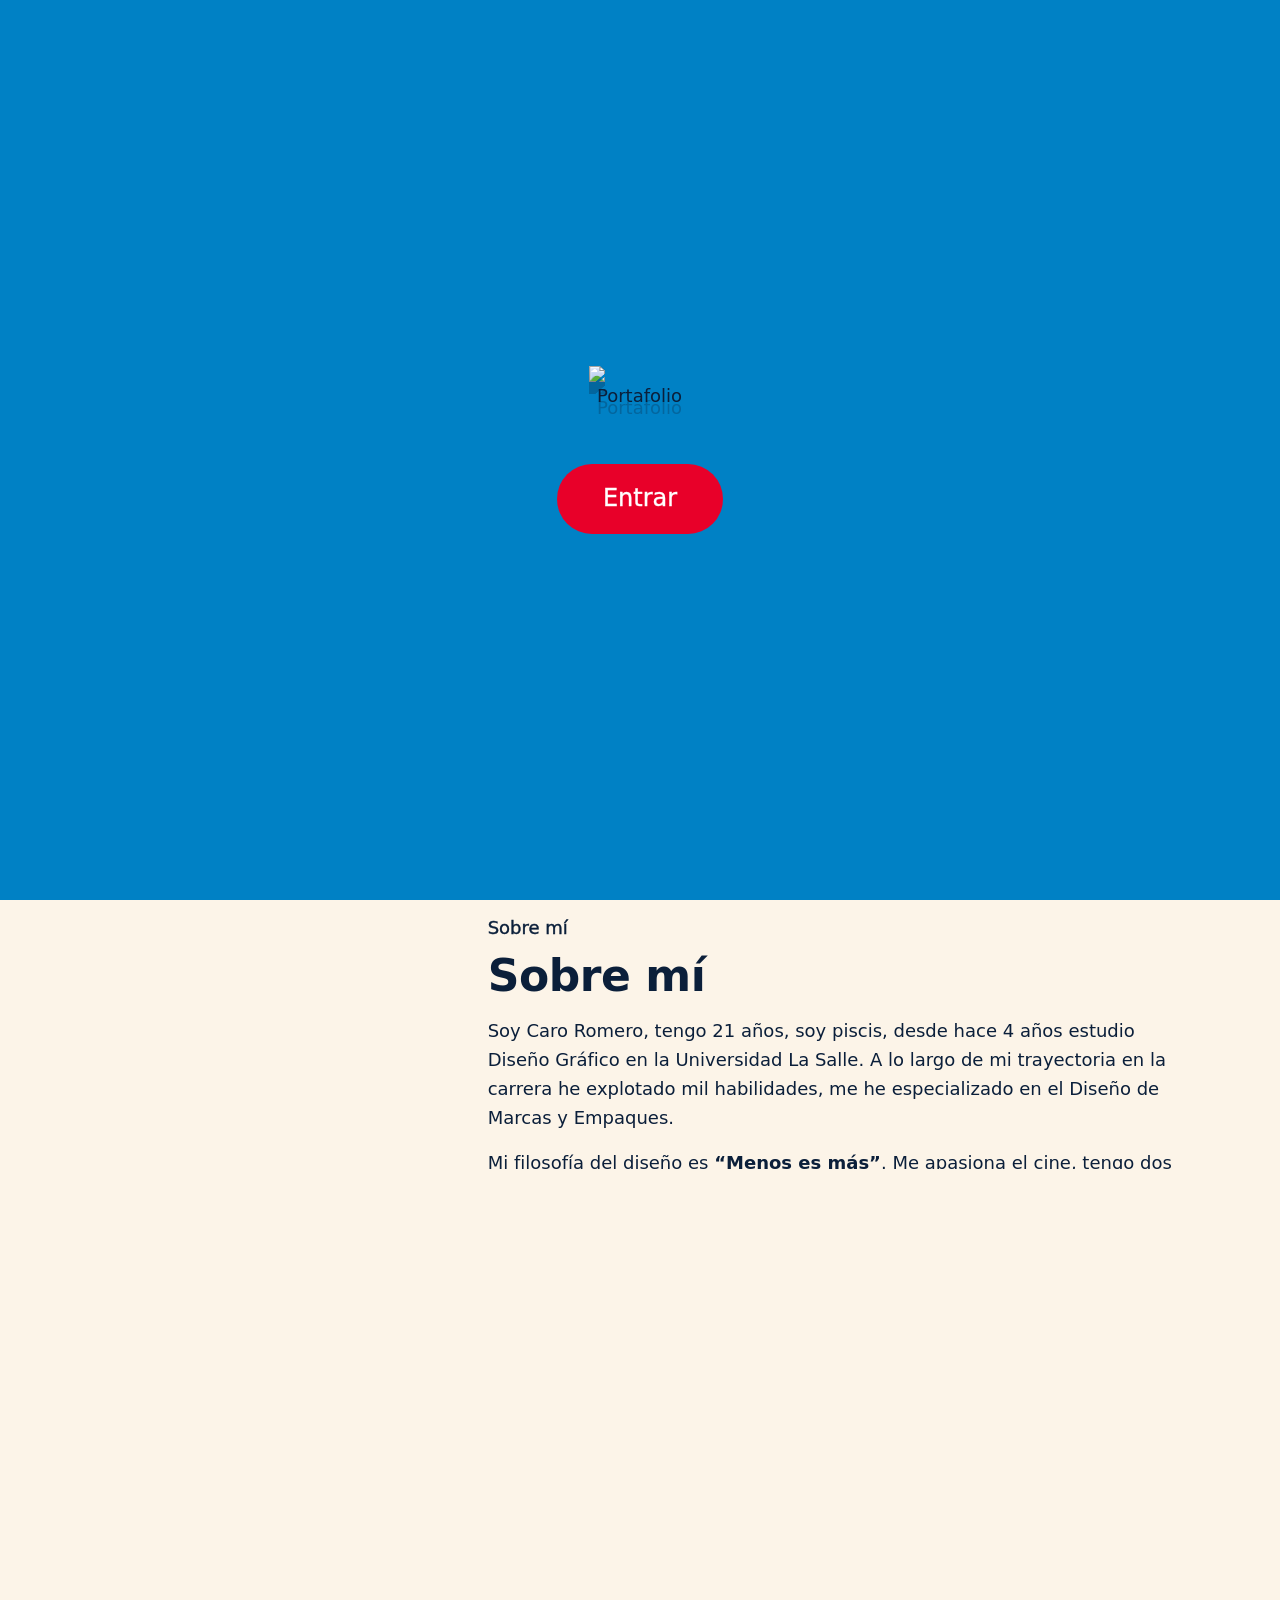
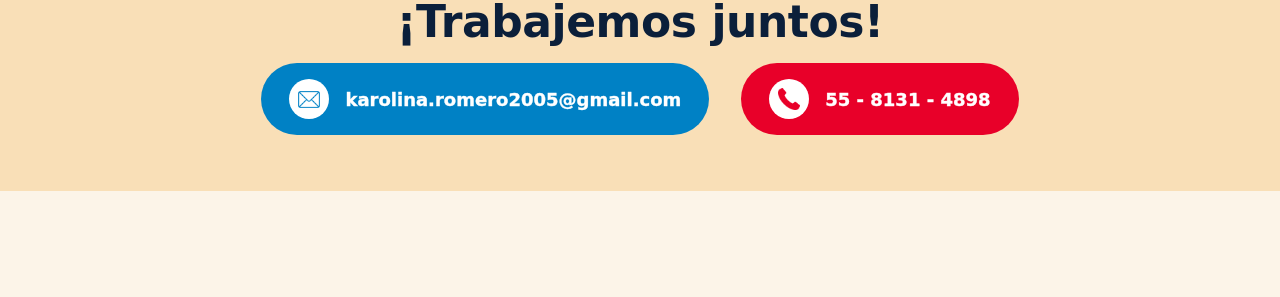
==== commit 10cf5c2f: "Abre los proyectos dentro del CV para que la musica no se corte ni se reinicie El navegador solo dej" ====
--- a/index.html
+++ b/index.html
@@ -7,7 +7,7 @@
 <meta name="description" content="CV one-page de Carolina Romero: diseñadora gráfica especializada en marca y empaque. Sobre mí, educación, habilidades, proyectos y contacto.">
 <link rel="icon" href="assets/img/icon-c444aro.png" type="image/png">
 <!-- Adelanta la descarga de la música cuando el visitante la dejó encendida. -->
-<script>try{if(localStorage.getItem('c444aro-musica')==='1'){var l=document.createElement('link');l.rel='preload';l.as='audio';l.type='audio/mp4';l.href='assets/musica/musica-cv.m4a?v=2';document.head.appendChild(l);}}catch(e){}</script>
+<script>try{if(localStorage.getItem('c444aro-musica')==='1'){var l=document.createElement('link');l.rel='preload';l.as='audio';l.type='audio/mp4';l.href='assets/musica/musica-cv.m4a?v=3';document.head.appendChild(l);}}catch(e){}</script>
 <style>
 /* Sistema c444aro (tokens de DESIGN.md) aplicado al CV de Arquitectura-CV.docx */
 :root{
@@ -197,6 +197,11 @@
 .portada .btn{font-size:clamp(18px,2.4vw,24px);padding:18px 46px}
 .portada.saliendo{transform:scale(1.35);opacity:0;transition:transform .45s cubic-bezier(.22,.61,.36,1),opacity .45s ease}
 body.portada-abierta{overflow:hidden}
+/* Visor de proyectos: la página del proyecto se abre dentro del CV para que la música
+   siga sonando, sin cortes ni reinicios, al pasar de una página a otra. */
+.visor-proyecto{position:fixed;inset:0;width:100%;height:100%;border:0;z-index:150;background:var(--canvas)}
+body.visor-abierto{overflow:hidden}
+body.visor-abierto #cursor,body.visor-abierto .trail{display:none}
 @keyframes portadaIn{from{opacity:0;transform:translateY(14px) scale(.96)}to{opacity:1;transform:none}}
 @media(prefers-reduced-motion:reduce){
   .portada-img{animation:none}
@@ -211,6 +216,8 @@
   <img class="portada-img" src="assets/img/titulo-portafolio.png" alt="Portafolio" width="3496" height="1848" fetchpriority="high" decoding="async">
   <button class="btn btn-s" id="entrar" type="button">Entrar</button>
 </div>
+<!-- Visor de proyectos: las carpetas se abren aquí dentro, sin cambiar de página -->
+<iframe class="visor-proyecto" id="visorProyecto" title="Página del proyecto" hidden></iframe>
 <a class="skip" href="#contenido">Saltar al contenido</a>
 <header class="site">
   <div class="nav">
@@ -410,6 +417,114 @@
   });
 })();
 
+  /* Visor de proyectos: abre la carpeta dentro del CV para que la música siga sonando
+     sin cortes. En pantallas táctiles se navega normal, como hasta ahora. */
+  (function(){
+    var visor = document.getElementById('visorProyecto');
+    if(!visor) return;
+    if(!window.matchMedia || !window.matchMedia('(pointer:fine)').matches) return;
+    var URL_CV = location.href;
+    var abierto = false;
+
+    function esProyecto(url){
+      try { return /\/proyectos\/[^\/?#]+\.html$/i.test(new URL(url, location.href).pathname); }
+      catch(e){ return false; }
+    }
+
+    function mostrar(url){
+      visor.hidden = false;
+      document.body.classList.add('visor-abierto');
+      if(visor.src !== url) visor.src = url;
+      abierto = true;
+    }
+
+    function abrir(href){
+      var url = null;
+      try { url = new URL(href, URL_CV).href; } catch(e){ return; }
+      mostrar(url);
+      try { history.pushState({visor:url}, '', url); } catch(e){}
+    }
+
+    function cerrar(){
+      if(!abierto) return;
+      visor.hidden = true;
+      visor.src = 'about:blank';
+      document.body.classList.remove('visor-abierto');
+      abierto = false;
+    }
+
+    /* Regresa al CV. Si la entrada actual la creó el visor, se usa el historial:
+       así el botón "atrás" del navegador sigue teniendo sentido. */
+    function volver(){
+      if(history.state && history.state.visor){
+        history.back();
+        setTimeout(function(){
+          if(abierto){
+            cerrar();
+            try { history.replaceState(null, '', URL_CV.split('#')[0] + '#proyectos'); } catch(e){}
+            var s = document.getElementById('proyectos');
+            if(s) s.scrollIntoView();
+          }
+        }, 500);
+        return;
+      }
+      cerrar();
+      try { history.replaceState(null, '', URL_CV.split('#')[0] + '#proyectos'); } catch(e){}
+      var sec = document.getElementById('proyectos');
+      if(sec) sec.scrollIntoView();
+    }
+
+    /* Las tarjetas del CV abren el proyecto dentro del visor (con modificadores, pestaña nueva). */
+    document.addEventListener('click', function(ev){
+      if(ev.defaultPrevented || ev.button !== 0 || ev.metaKey || ev.ctrlKey || ev.shiftKey || ev.altKey) return;
+      var a = ev.target && ev.target.closest ? ev.target.closest('a[href]') : null;
+      if(!a || a.target === '_blank' || a.hasAttribute('download')) return;
+      var href = a.getAttribute('href') || '';
+      if(!/^proyectos\/[^\/?#]+\.html/i.test(href)) return;
+      ev.preventDefault();
+      abrir(href);
+    });
+
+    visor.addEventListener('load', function(){
+      var d = null, w = null;
+      try { d = visor.contentDocument; w = visor.contentWindow; } catch(e){}
+      if(!d || !w || visor.hidden) return;
+
+      /* La dirección del CV sigue al proyecto que se esté viendo. */
+      var actual = '';
+      try { actual = w.location.href; } catch(e){}
+      if(esProyecto(actual)){
+        try { history.replaceState({visor:actual}, '', actual); } catch(e){}
+      }
+
+      d.addEventListener('click', function(ev){
+        if(ev.defaultPrevented || ev.button !== 0 || ev.metaKey || ev.ctrlKey || ev.shiftKey || ev.altKey) return;
+        var a = ev.target && ev.target.closest ? ev.target.closest('a[href]') : null;
+        if(!a) return;
+        /* "Volver a proyectos" regresa al CV, con la música intacta. */
+        if(a.classList.contains('volver')){
+          ev.preventDefault();
+          volver();
+          return;
+        }
+        if(a.target === '_blank' || a.hasAttribute('download')) return;
+        var href = a.getAttribute('href') || '';
+        if(!/^[^:\/?#]+\.html(#|\?|$)/i.test(href)) return;
+        /* Cambiar de carpeta dentro del visor: sin añadir páginas al historial. */
+        ev.preventDefault();
+        try { w.location.replace(new URL(href, w.location.href).href); }
+        catch(e) { w.location.href = href; }
+      }, true);
+    });
+
+    /* Atrás/adelante del navegador: cierra o reabre el visor según la dirección. */
+    window.addEventListener('popstate', function(){
+      var enProyecto = esProyecto(location.href);
+      if(enProyecto && !abierto) mostrar(location.href);
+      else if(!enProyecto && abierto) cerrar();
+    });
+  })();
+
   /* Transición suave al navegar entre páginas */
   (function(){
     if(window.matchMedia('(prefers-reduced-motion: reduce)').matches) return;
@@ -430,7 +545,7 @@
   })();
 </script>
 <script src="cursor.js"></script>
-<script src="assets/musica/musica.js?v=4"></script>
+<script src="assets/musica/musica.js?v=6"></script>
 <script>
 /* Portada: es lo primero que se ve. Con el botón "Entrar" se abre el CV en Inicio.
    Si el enlace trae una sección concreta (#proyectos, etc.) se entra directo. */
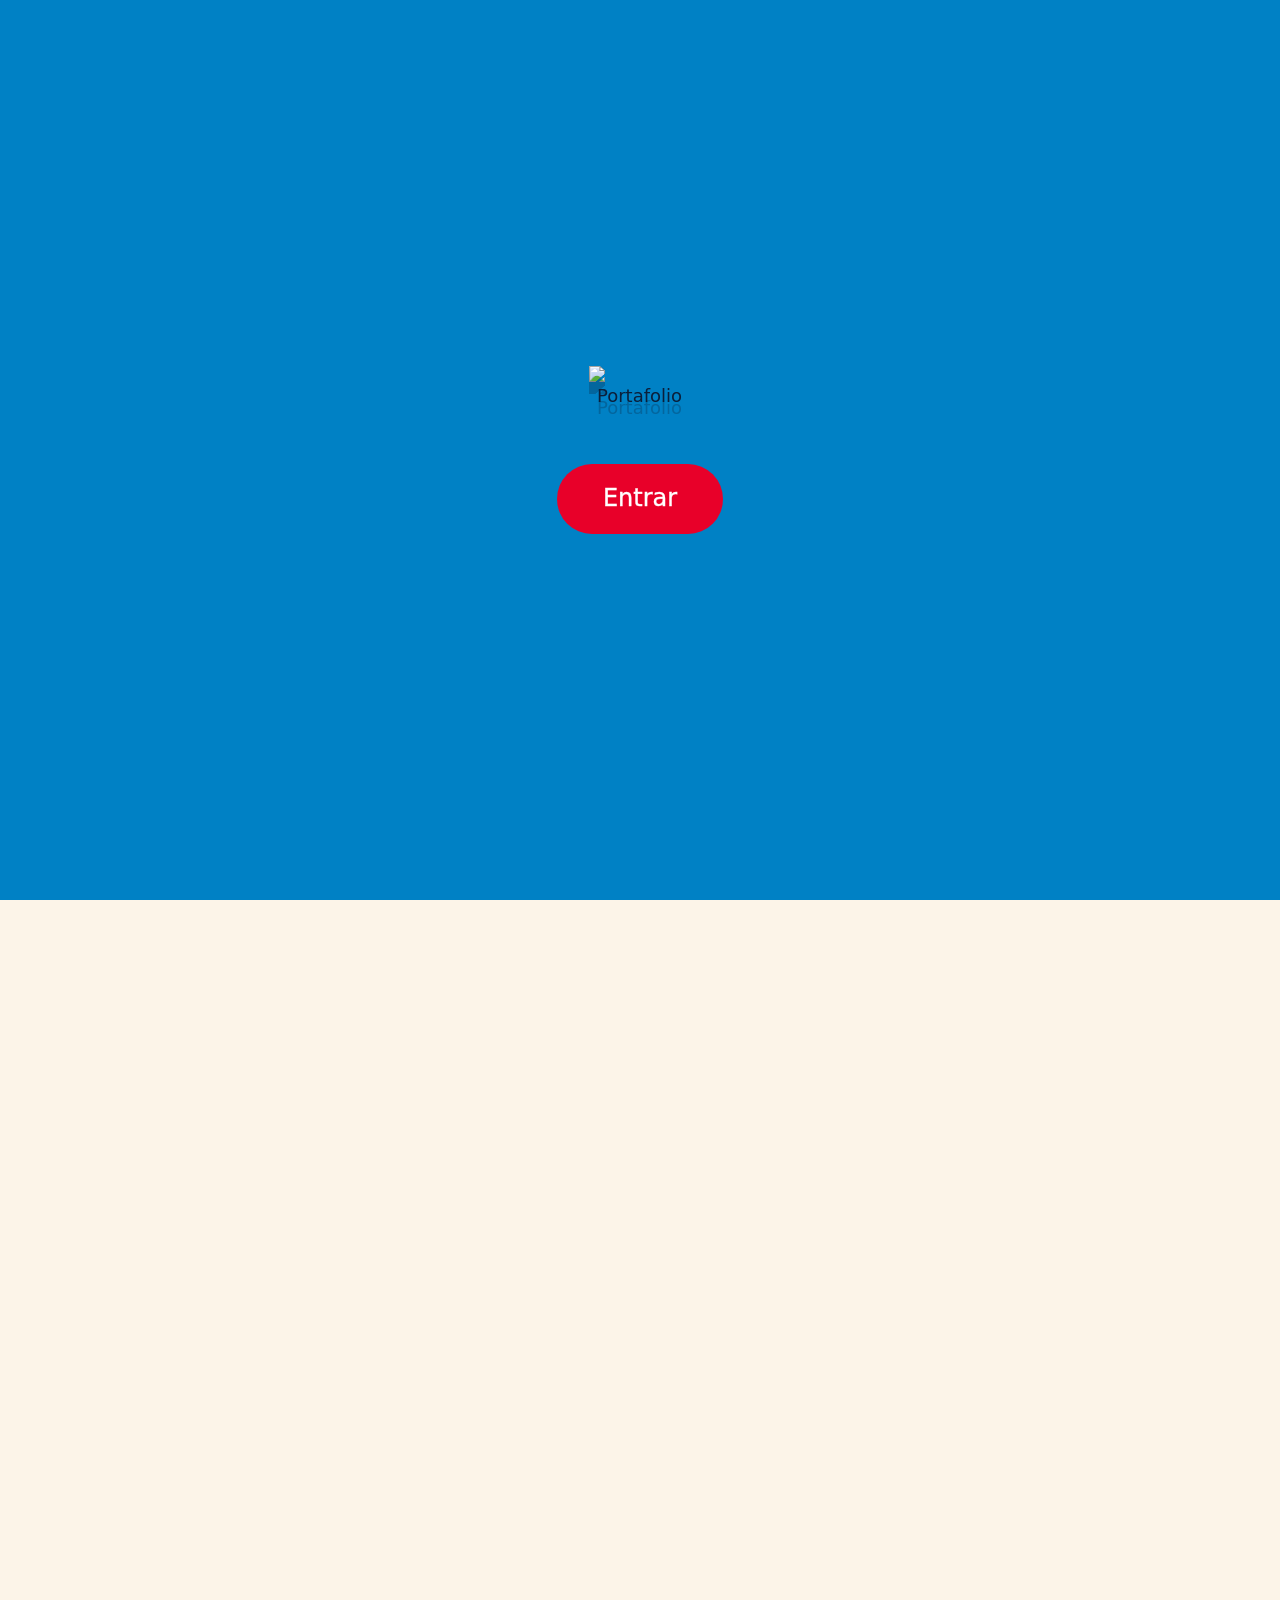
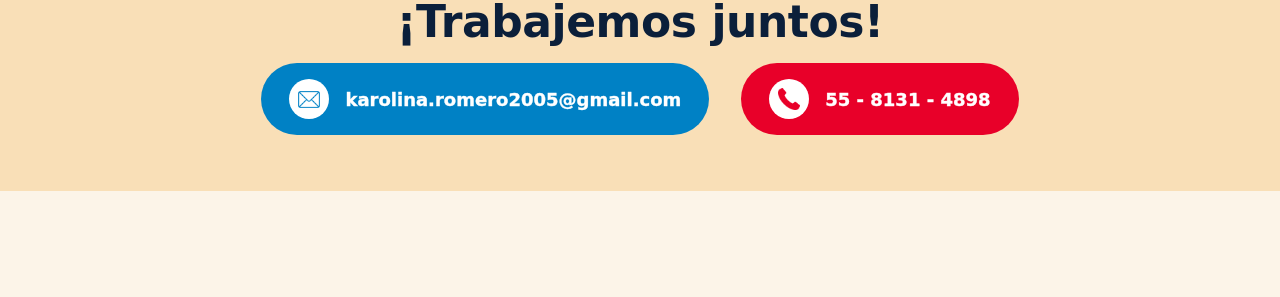
==== commit 331b3d56: "Cursor fluido y sin duplicarse en el visor; la música continúa al apagarla y encenderla - cursor.js:" ====
--- a/index.html
+++ b/index.html
@@ -7,7 +7,7 @@
 <meta name="description" content="CV one-page de Carolina Romero: diseñadora gráfica especializada en marca y empaque. Sobre mí, educación, habilidades, proyectos y contacto.">
 <link rel="icon" href="assets/img/icon-c444aro.png" type="image/png">
 <!-- Adelanta la descarga de la música cuando el visitante la dejó encendida. -->
-<script>try{if(localStorage.getItem('c444aro-musica')==='1'){var l=document.createElement('link');l.rel='preload';l.as='audio';l.type='audio/mp4';l.href='assets/musica/musica-cv.m4a?v=3';document.head.appendChild(l);}}catch(e){}</script>
+<script>try{if(localStorage.getItem('c444aro-musica')==='1'){var l=document.createElement('link');l.rel='preload';l.as='fetch';l.type='audio/mp4';l.href='assets/musica/musica-cv.m4a?v=3';document.head.appendChild(l);}}catch(e){}</script>
 <style>
 /* Sistema c444aro (tokens de DESIGN.md) aplicado al CV de Arquitectura-CV.docx */
 :root{
@@ -174,10 +174,10 @@
 footer{padding:32px 0 48px;background:var(--canvas)}
 footer .wrap p{font-family:var(--font-accent);font-size:16px;margin:0;-webkit-text-stroke:0.4px currentColor;}
 .has-cursor,.has-cursor *{cursor:none!important}
-#cursor{position:fixed;left:-16px;top:-16px;width:32px;height:32px;z-index:9999;pointer-events:none}
+#cursor{position:fixed;left:-16px;top:-16px;width:32px;height:32px;z-index:9999;pointer-events:none;will-change:transform}
 #cursor.hidden{display:none}
 #cursor img{width:100%;height:100%;image-rendering:pixelated;display:block}
-.trail{position:fixed;width:14px;height:14px;margin:-7px 0 0 -7px;border-radius:50%;background:var(--primary);opacity:0;pointer-events:none;z-index:9998}
+.trail{position:fixed;left:0;top:0;width:14px;height:14px;margin:-7px 0 0 -7px;border-radius:50%;background:var(--primary);opacity:0;pointer-events:none;z-index:9998;will-change:transform,opacity}
 .trail.live{animation:trailfade .8s ease-out}
 @keyframes trailfade{from{opacity:.35;transform:scale(1)}to{opacity:0;transform:scale(.2)}}
 @media(prefers-reduced-motion:reduce){html{scroll-behavior:auto}*{transition:none!important;animation:none!important}.roam,#cursor,.trail{display:none}}
@@ -201,7 +201,9 @@
    siga sonando, sin cortes ni reinicios, al pasar de una página a otra. */
 .visor-proyecto{position:fixed;inset:0;width:100%;height:100%;border:0;z-index:150;background:var(--canvas)}
 body.visor-abierto{overflow:hidden}
-body.visor-abierto #cursor,body.visor-abierto .trail{display:none}
+/* El cursor y el rastro cuelgan de <html>, no de <body>: por eso el selector usa "~".
+   Sin esto, al abrir un proyecto quedaban dos cursores (el del CV congelado encima). */
+body.visor-abierto ~ #cursor,body.visor-abierto ~ .trail{display:none}
 @keyframes portadaIn{from{opacity:0;transform:translateY(14px) scale(.96)}to{opacity:1;transform:none}}
 @media(prefers-reduced-motion:reduce){
   .portada-img{animation:none}
@@ -544,8 +546,8 @@
     });
   })();
 </script>
-<script src="cursor.js"></script>
-<script src="assets/musica/musica.js?v=6"></script>
+<script src="cursor.js?v=2"></script>
+<script src="assets/musica/musica.js?v=7"></script>
 <script>
 /* Portada: es lo primero que se ve. Con el botón "Entrar" se abre el CV en Inicio.
    Si el enlace trae una sección concreta (#proyectos, etc.) se entra directo. */
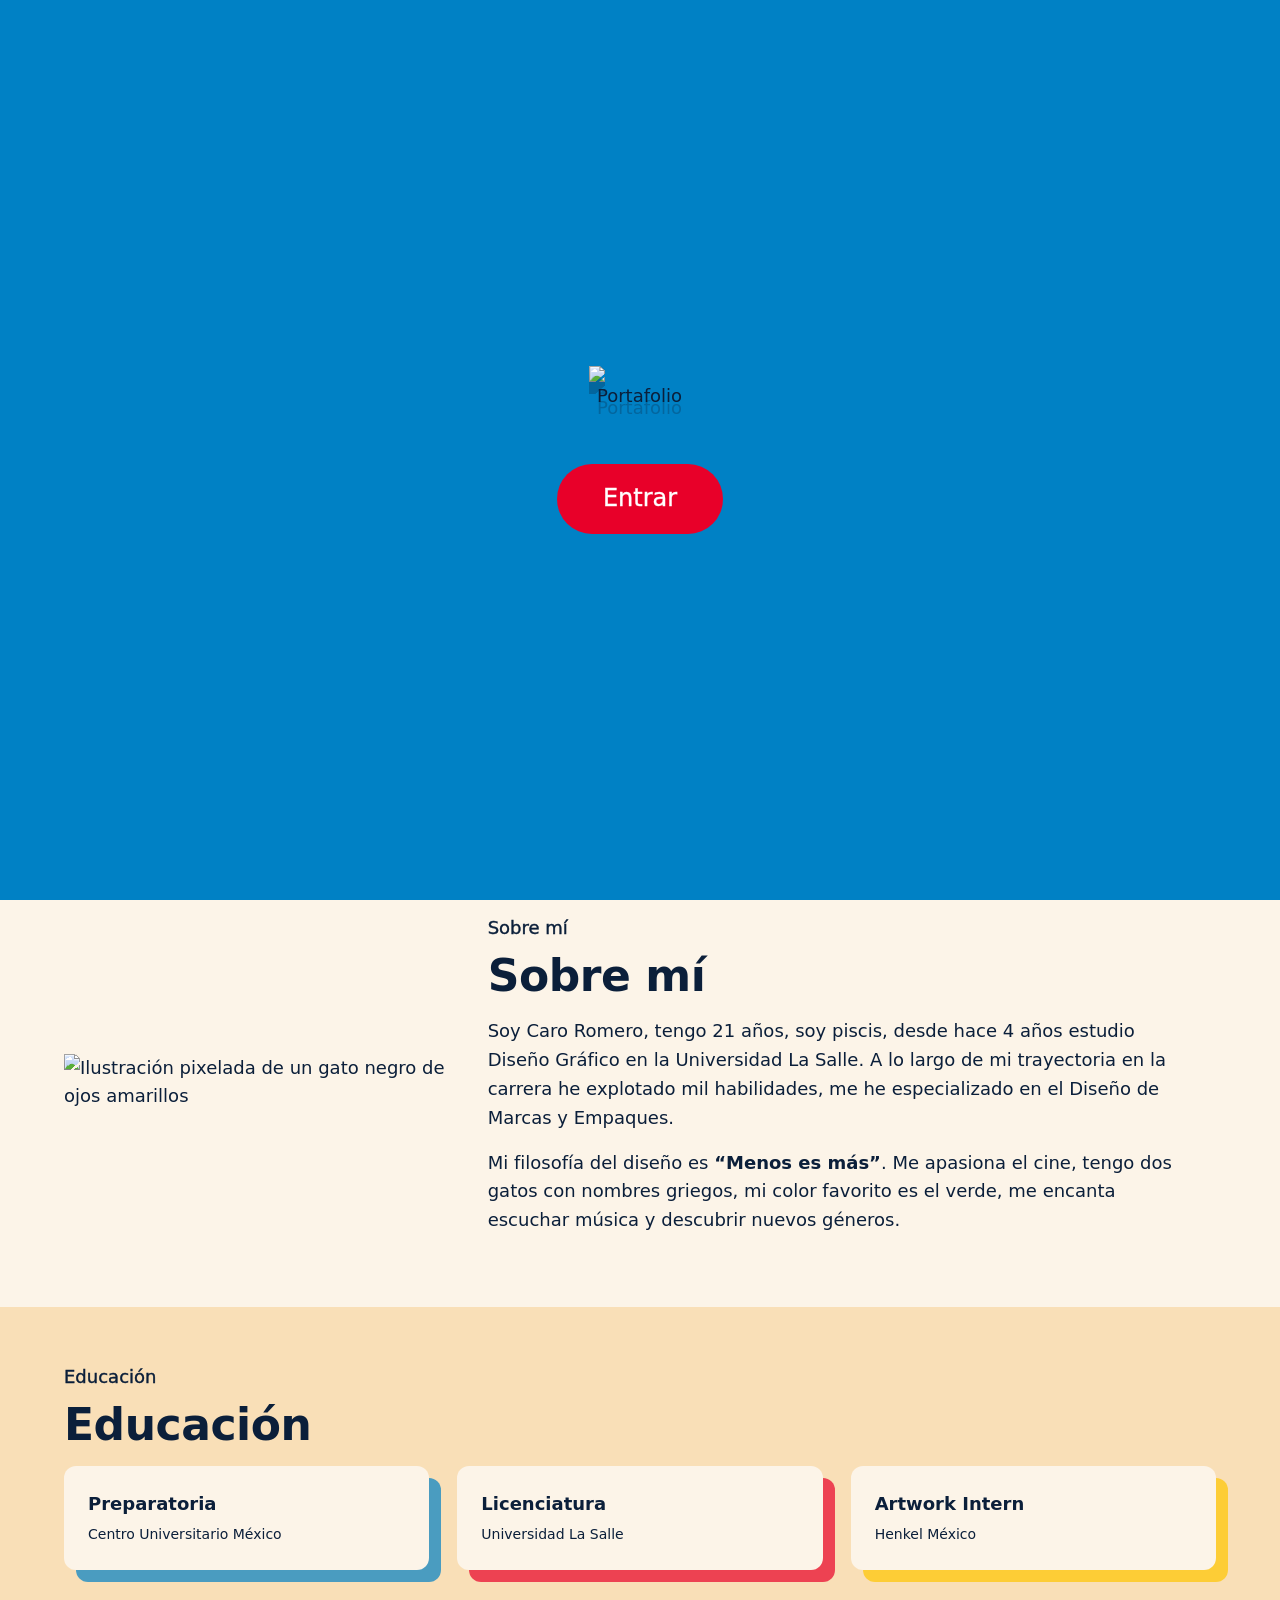
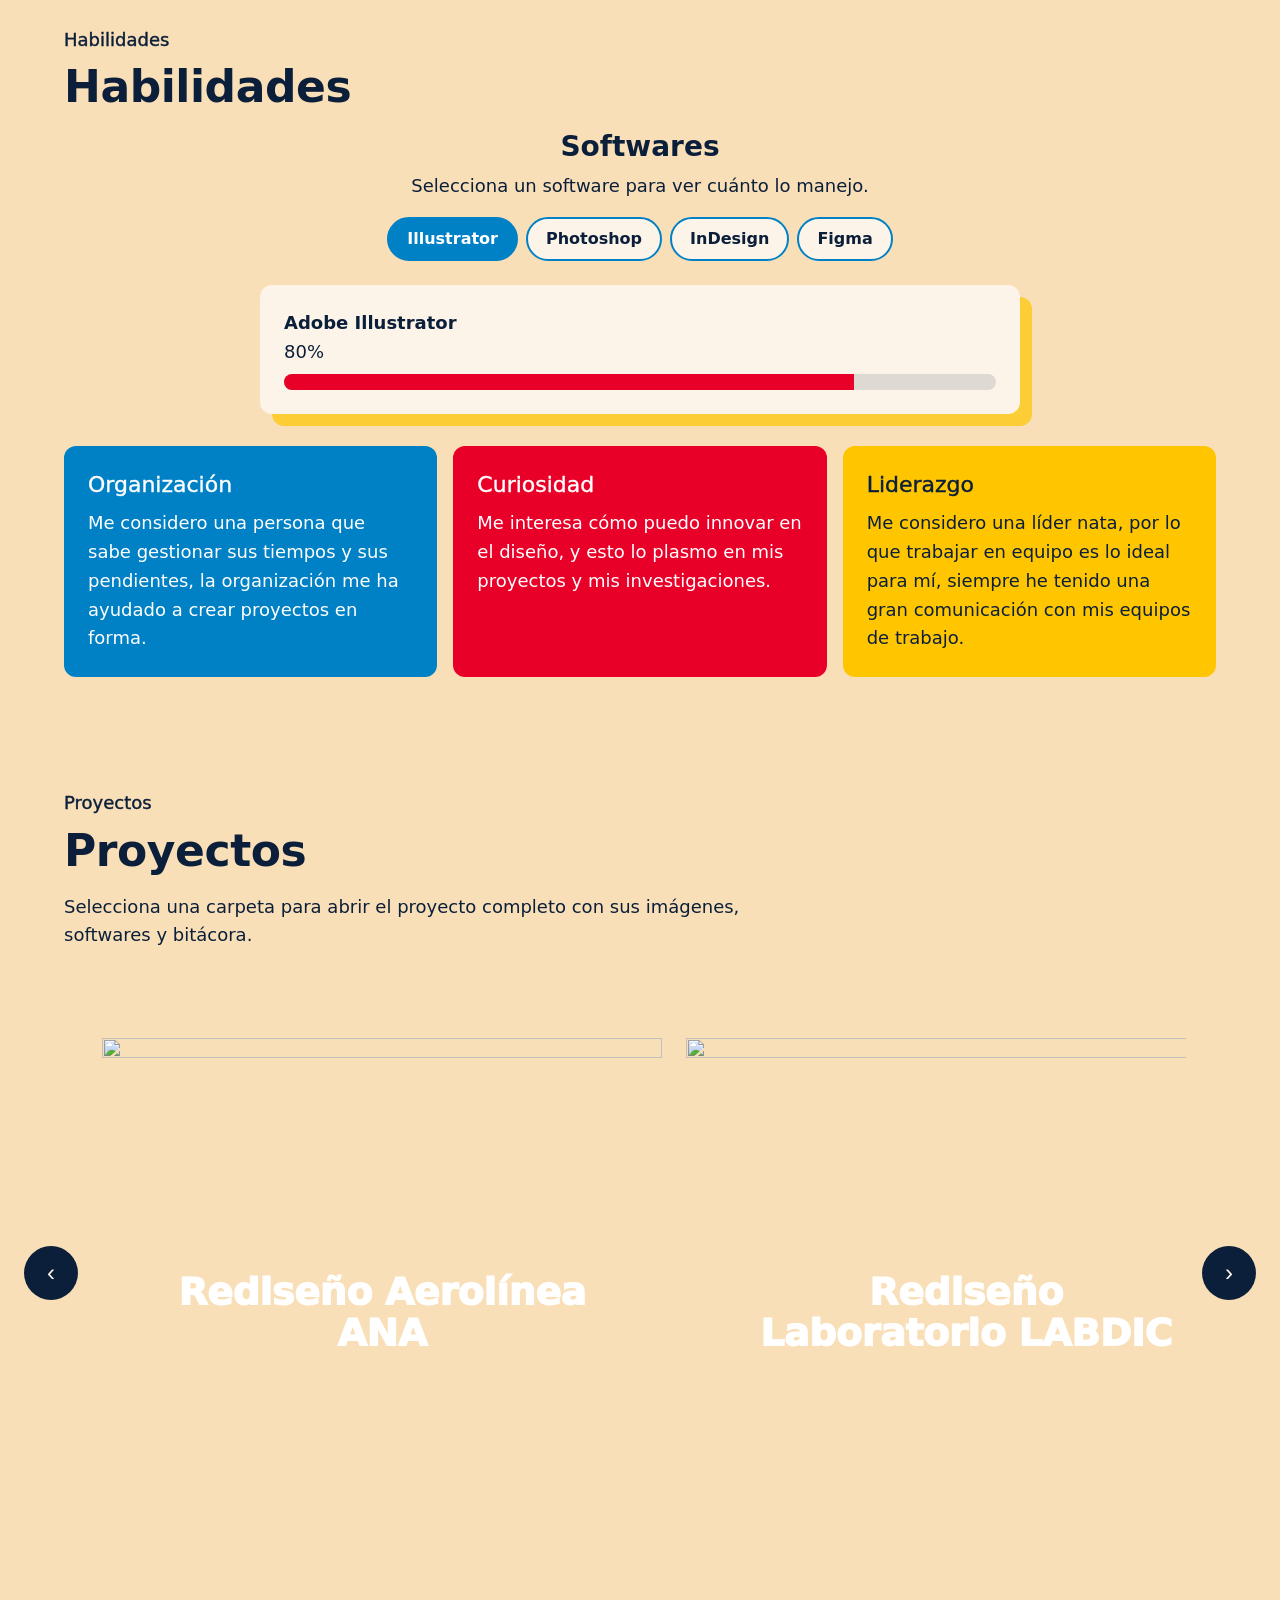
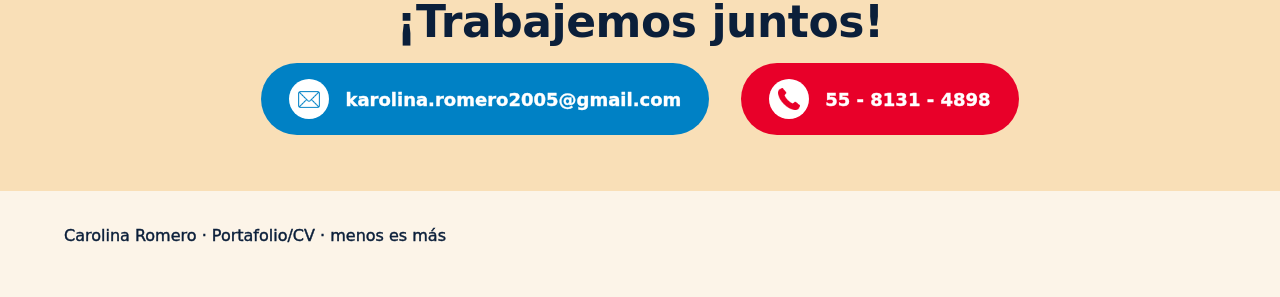
==== commit 73d652c2: "La música siempre vuelve a su punto al reanudarla - El chequeo de que la canción quedó sonando en el" ====
--- a/index.html
+++ b/index.html
@@ -547,7 +547,7 @@
   })();
 </script>
 <script src="cursor.js?v=2"></script>
-<script src="assets/musica/musica.js?v=7"></script>
+<script src="assets/musica/musica.js?v=8"></script>
 <script>
 /* Portada: es lo primero que se ve. Con el botón "Entrar" se abre el CV en Inicio.
    Si el enlace trae una sección concreta (#proyectos, etc.) se entra directo. */
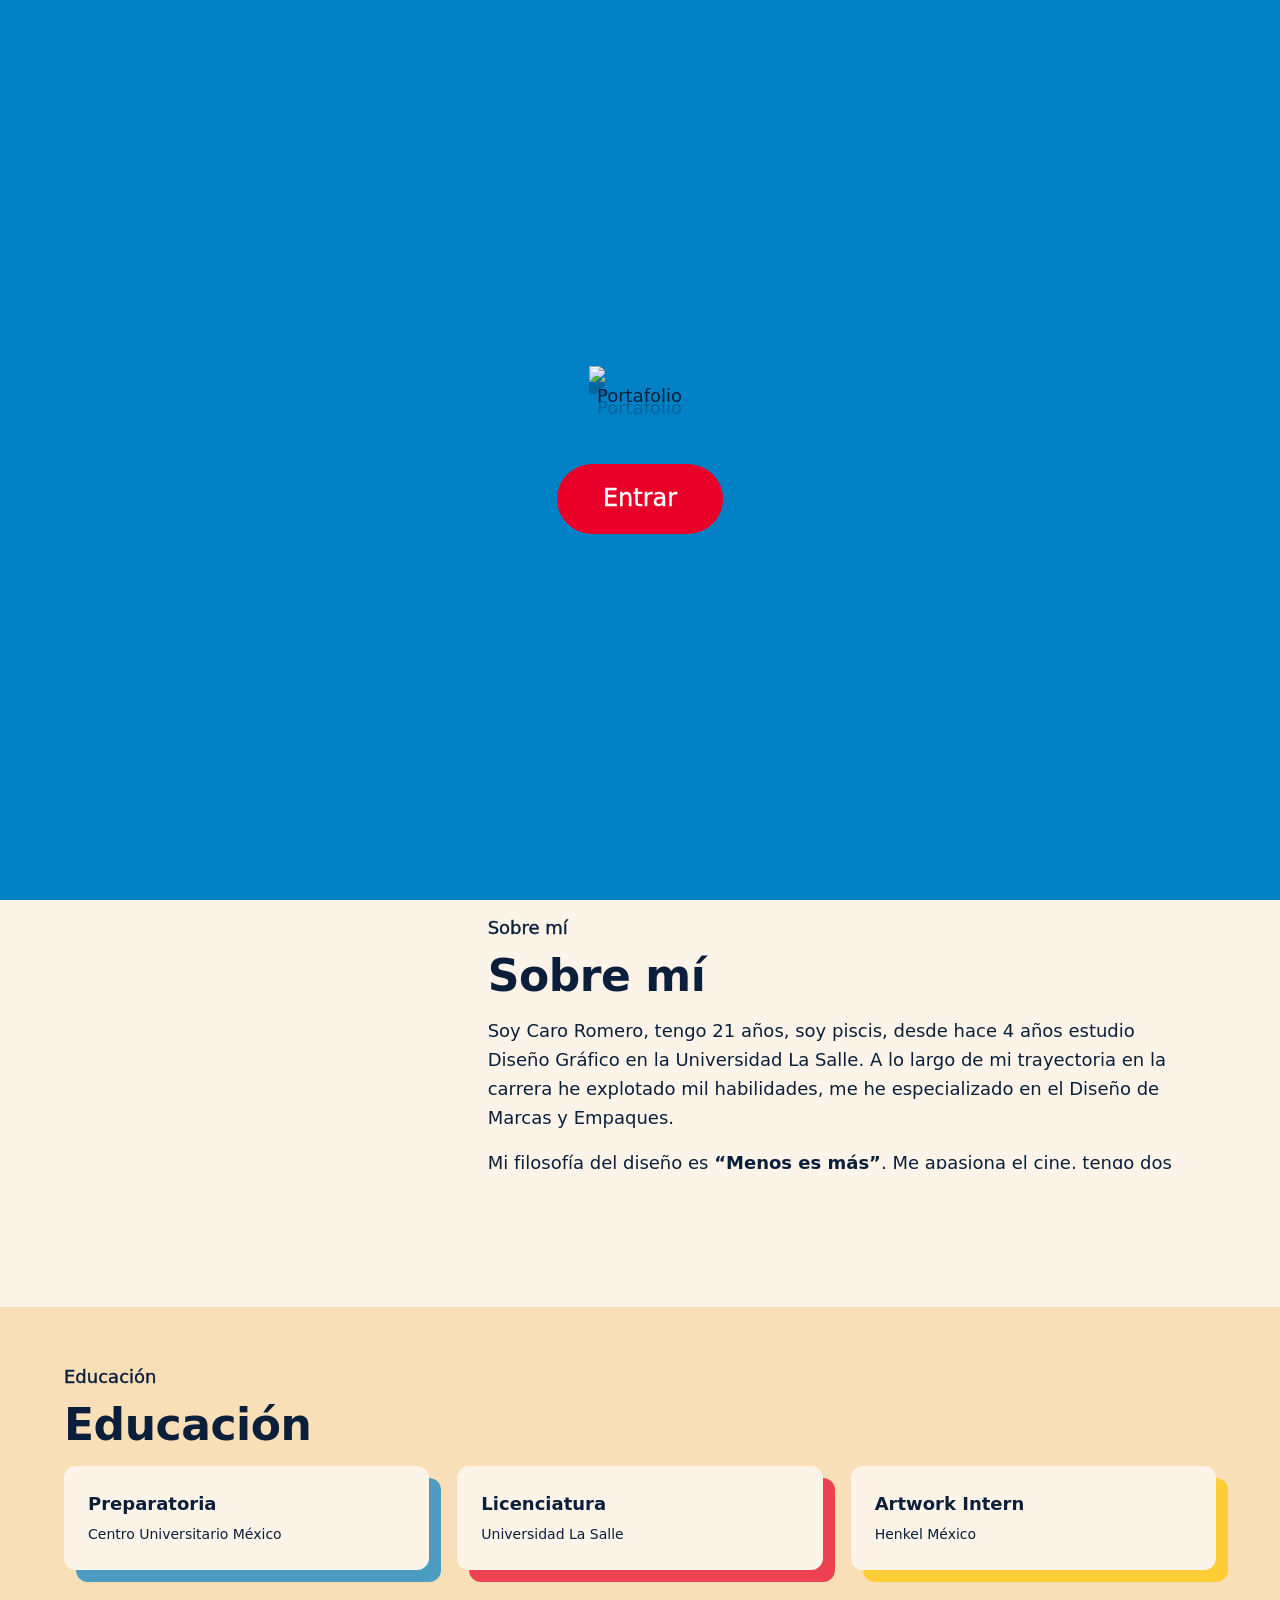
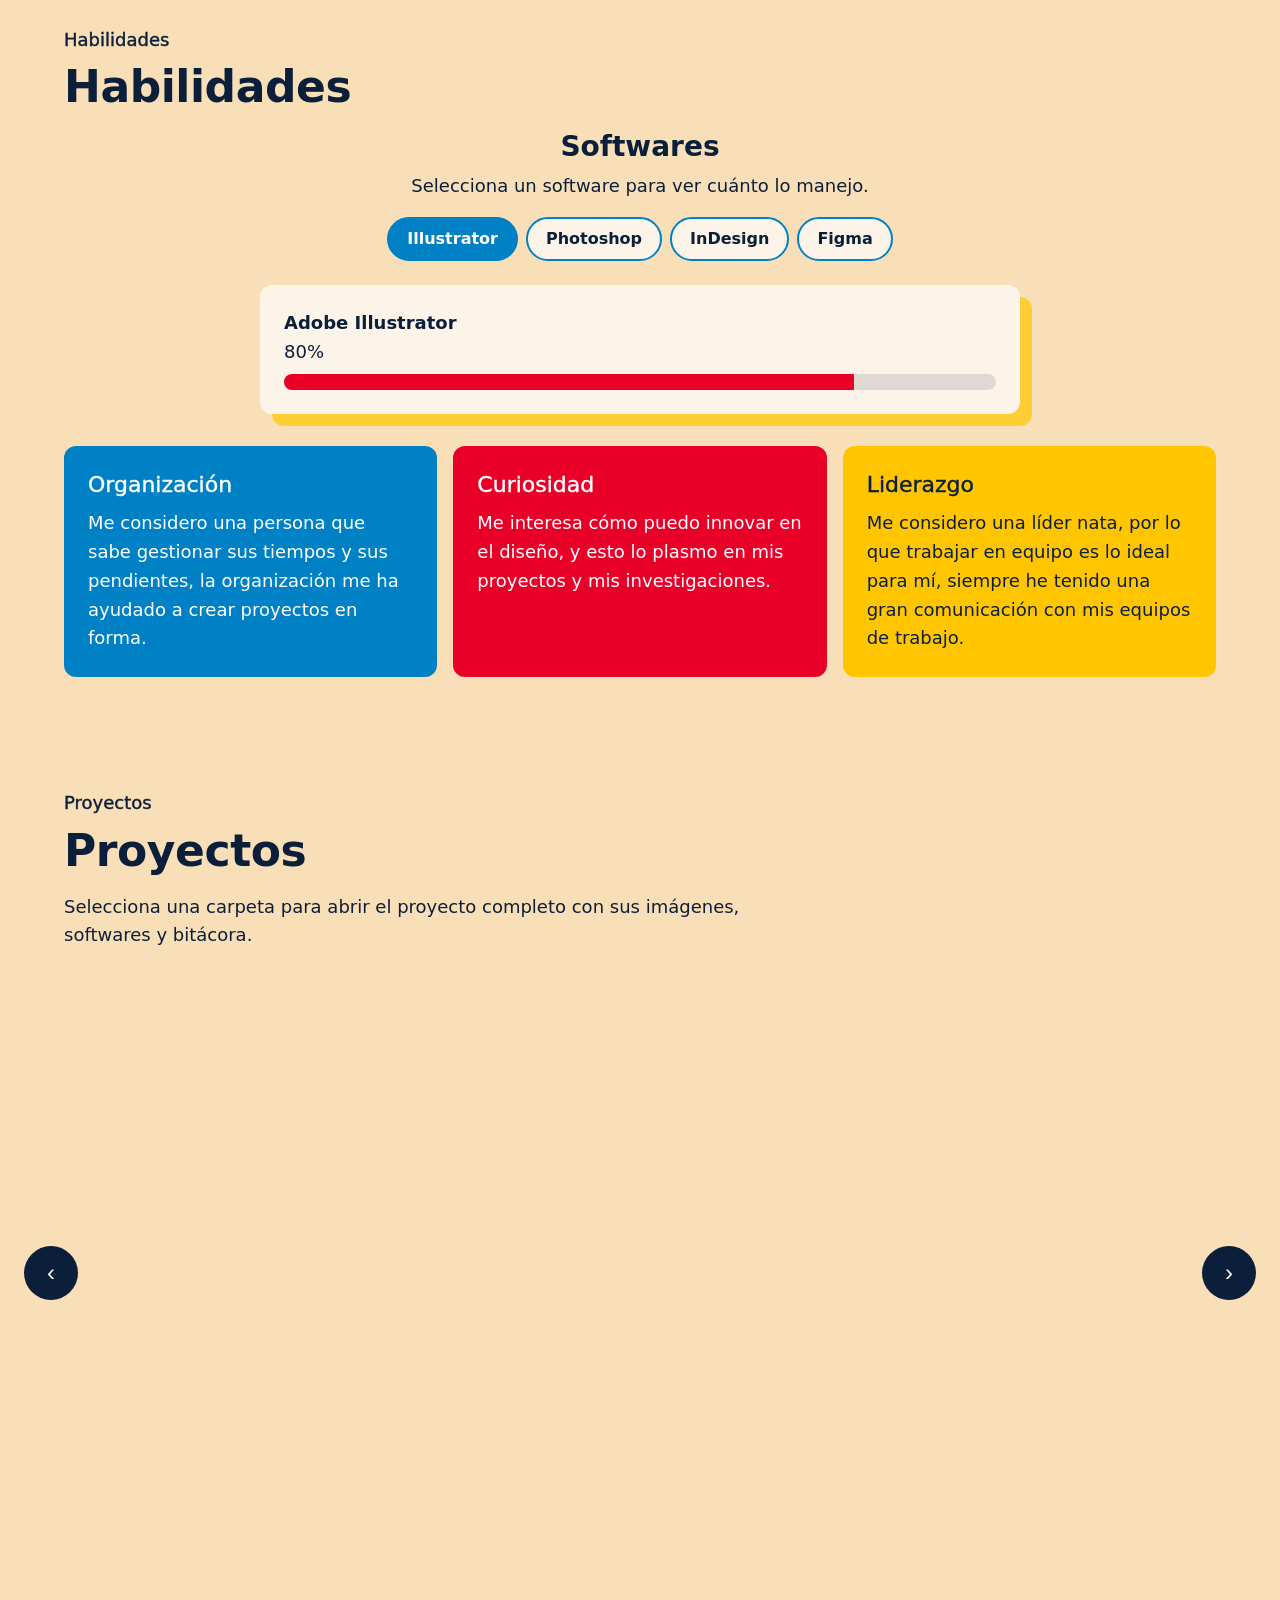
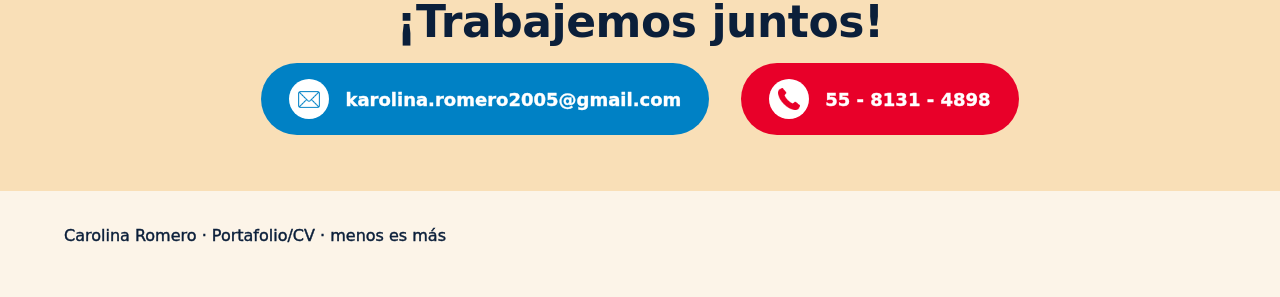
==== commit 59fb3e9c: "La música espera a que el audio esté listo para volver al segundo guardado Al pausar, algunos navega" ====
--- a/index.html
+++ b/index.html
@@ -547,7 +547,7 @@
   })();
 </script>
 <script src="cursor.js?v=2"></script>
-<script src="assets/musica/musica.js?v=8"></script>
+<script src="assets/musica/musica.js?v=9"></script>
 <script>
 /* Portada: es lo primero que se ve. Con el botón "Entrar" se abre el CV en Inicio.
    Si el enlace trae una sección concreta (#proyectos, etc.) se entra directo. */
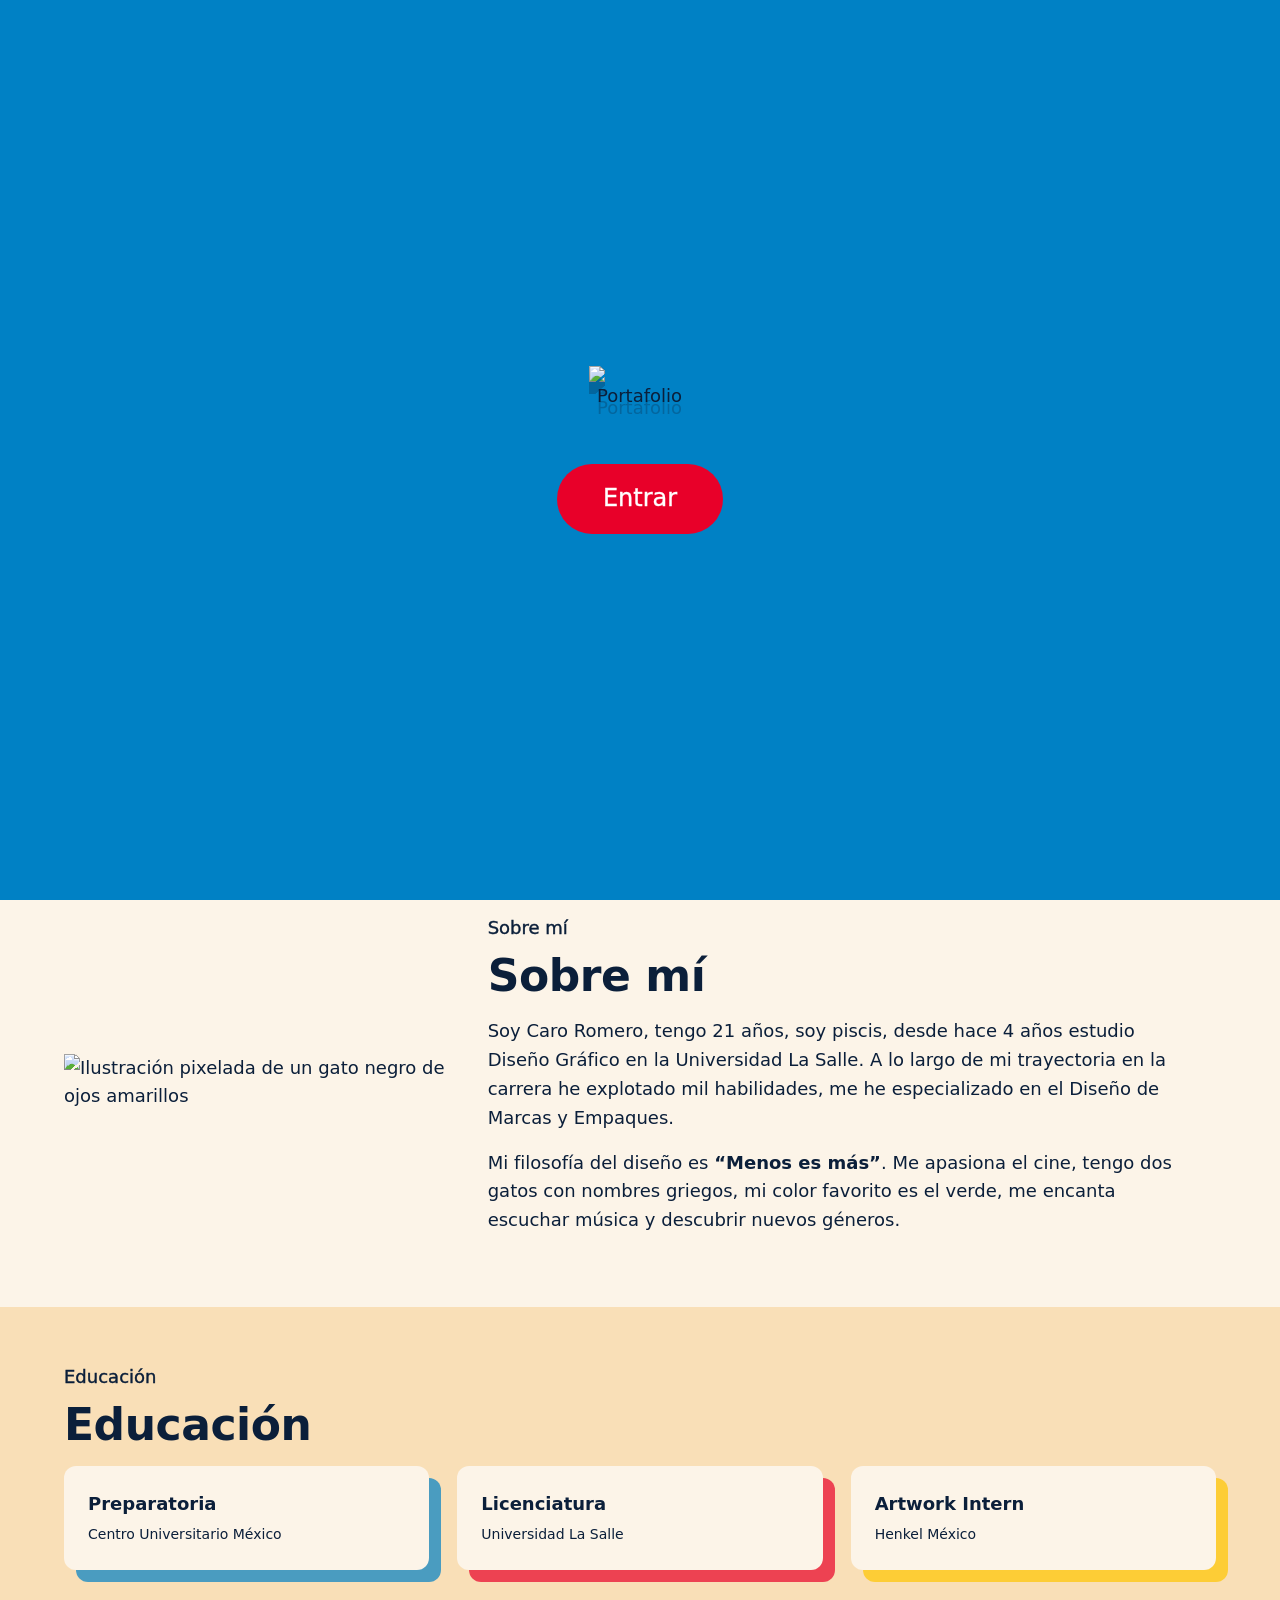
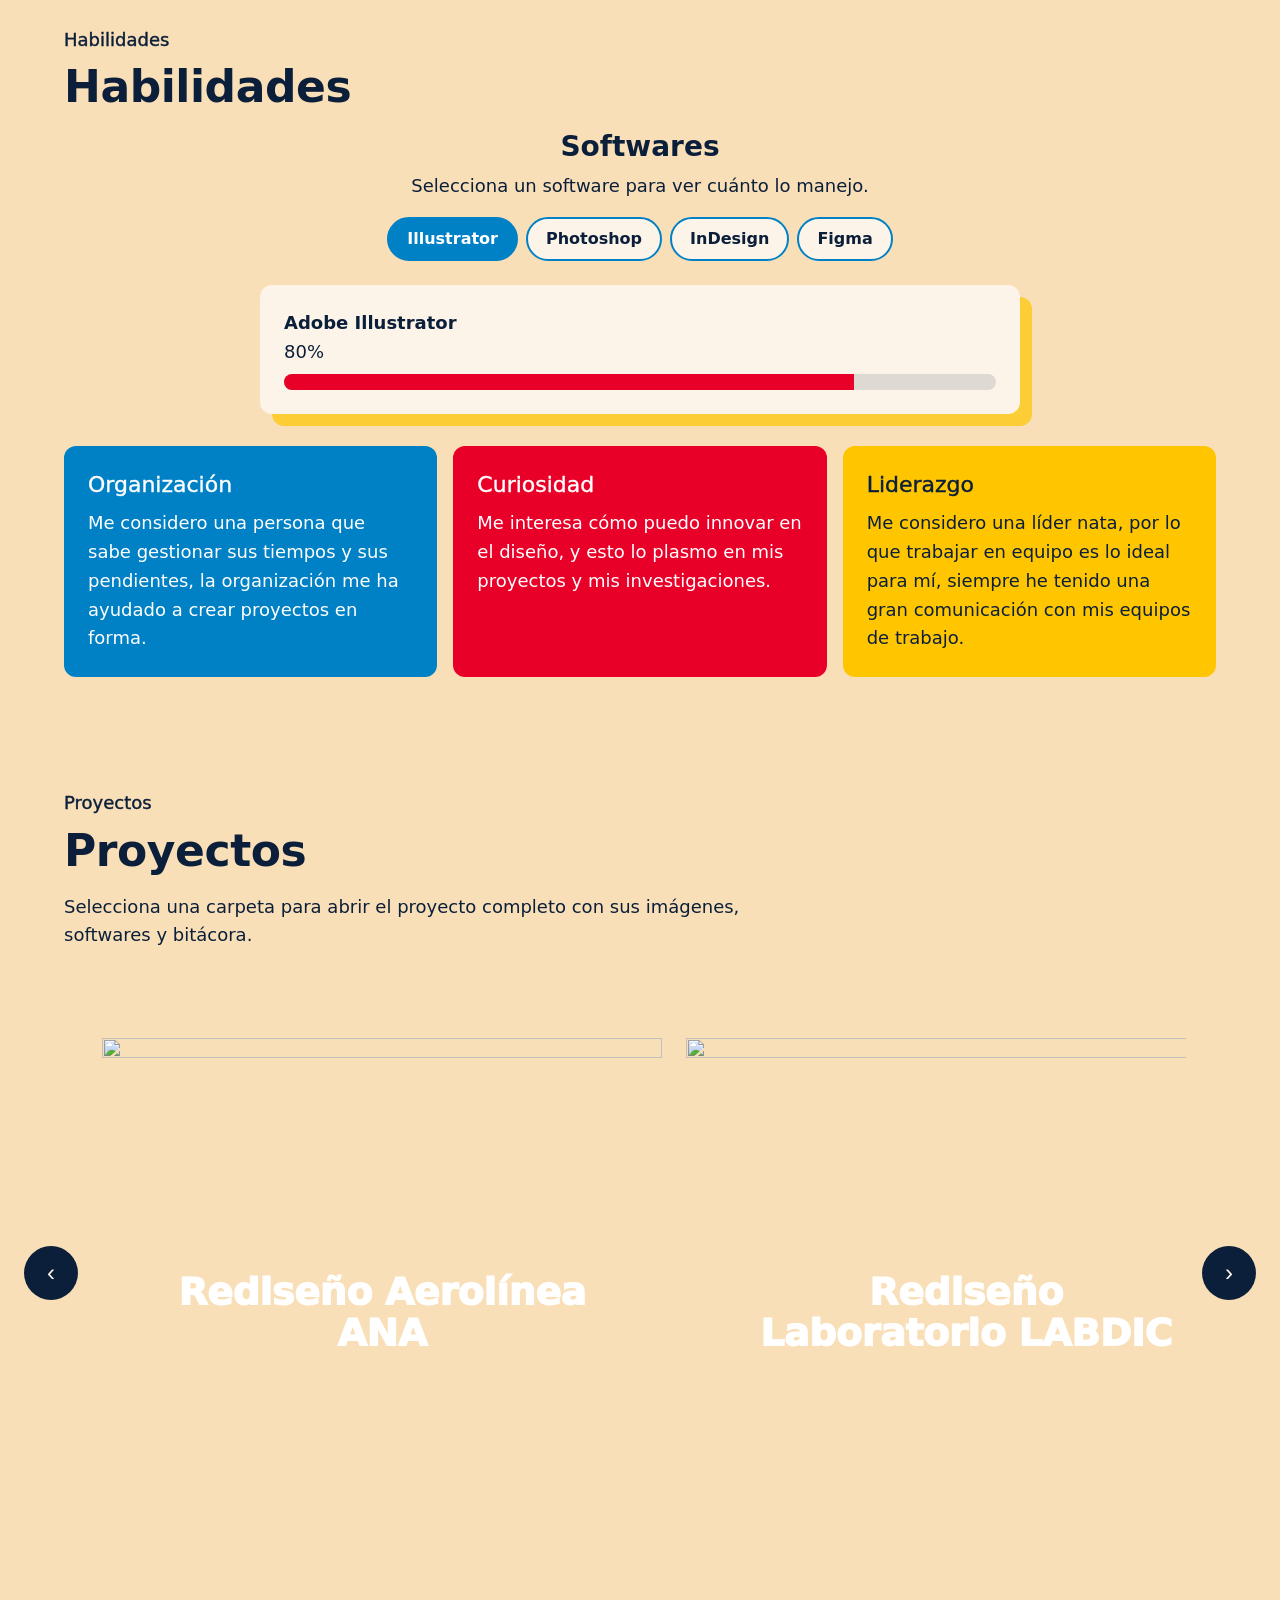
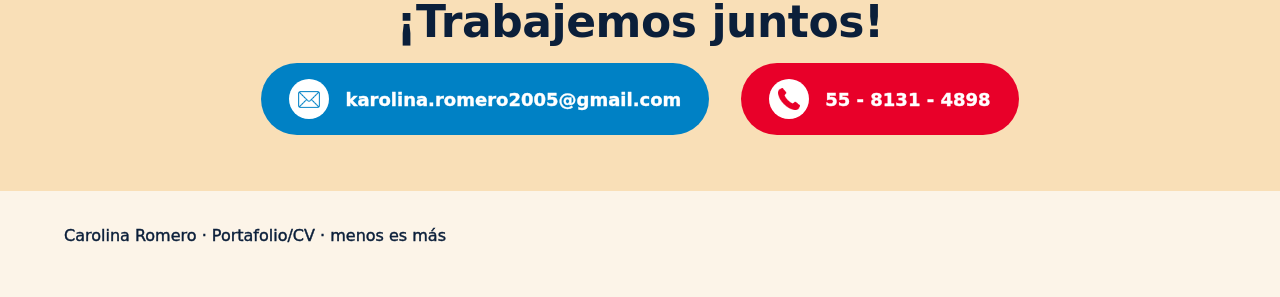
==== commit 3a714936: "Apagar la música ya no detiene la canción: al encenderla continúa, no se reinicia El botón pausaba l" ====
--- a/index.html
+++ b/index.html
@@ -547,7 +547,7 @@
   })();
 </script>
 <script src="cursor.js?v=2"></script>
-<script src="assets/musica/musica.js?v=9"></script>
+<script src="assets/musica/musica.js?v=10"></script>
 <script>
 /* Portada: es lo primero que se ve. Con el botón "Entrar" se abre el CV en Inicio.
    Si el enlace trae una sección concreta (#proyectos, etc.) se entra directo. */
